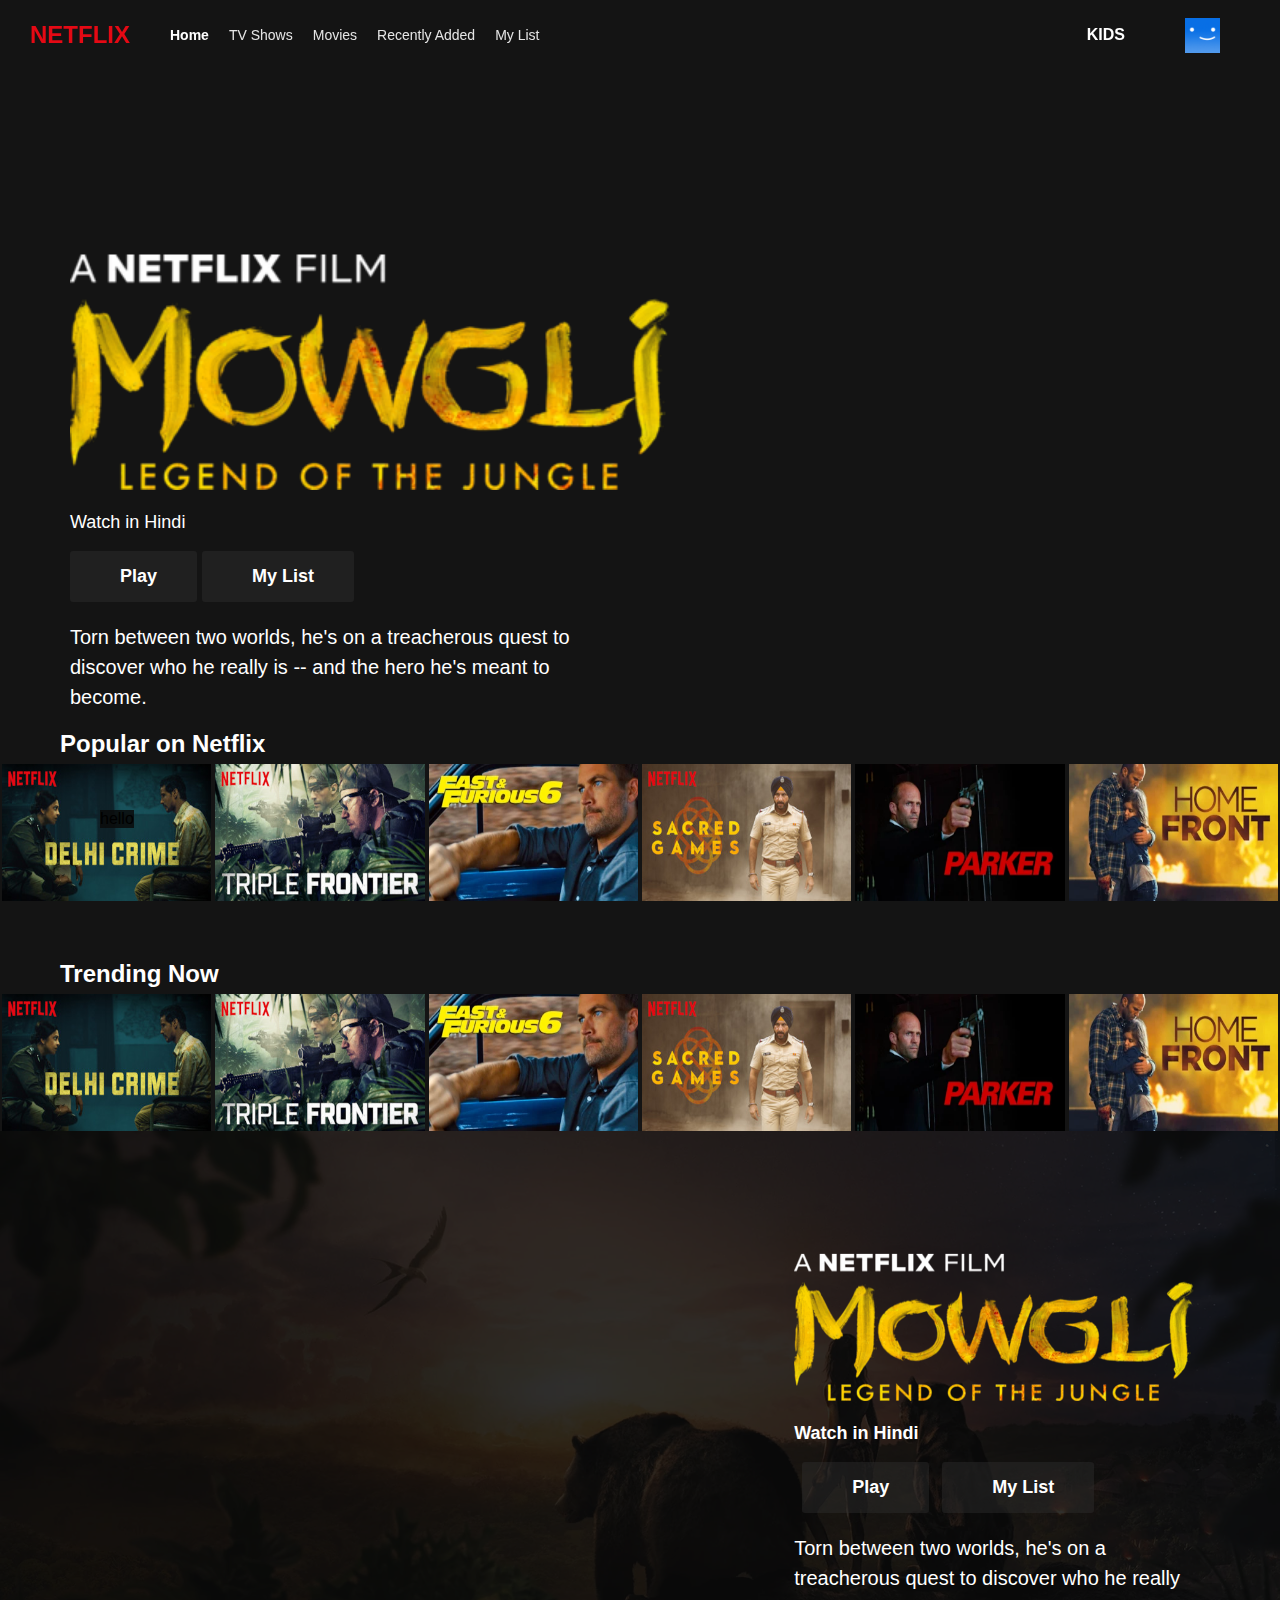
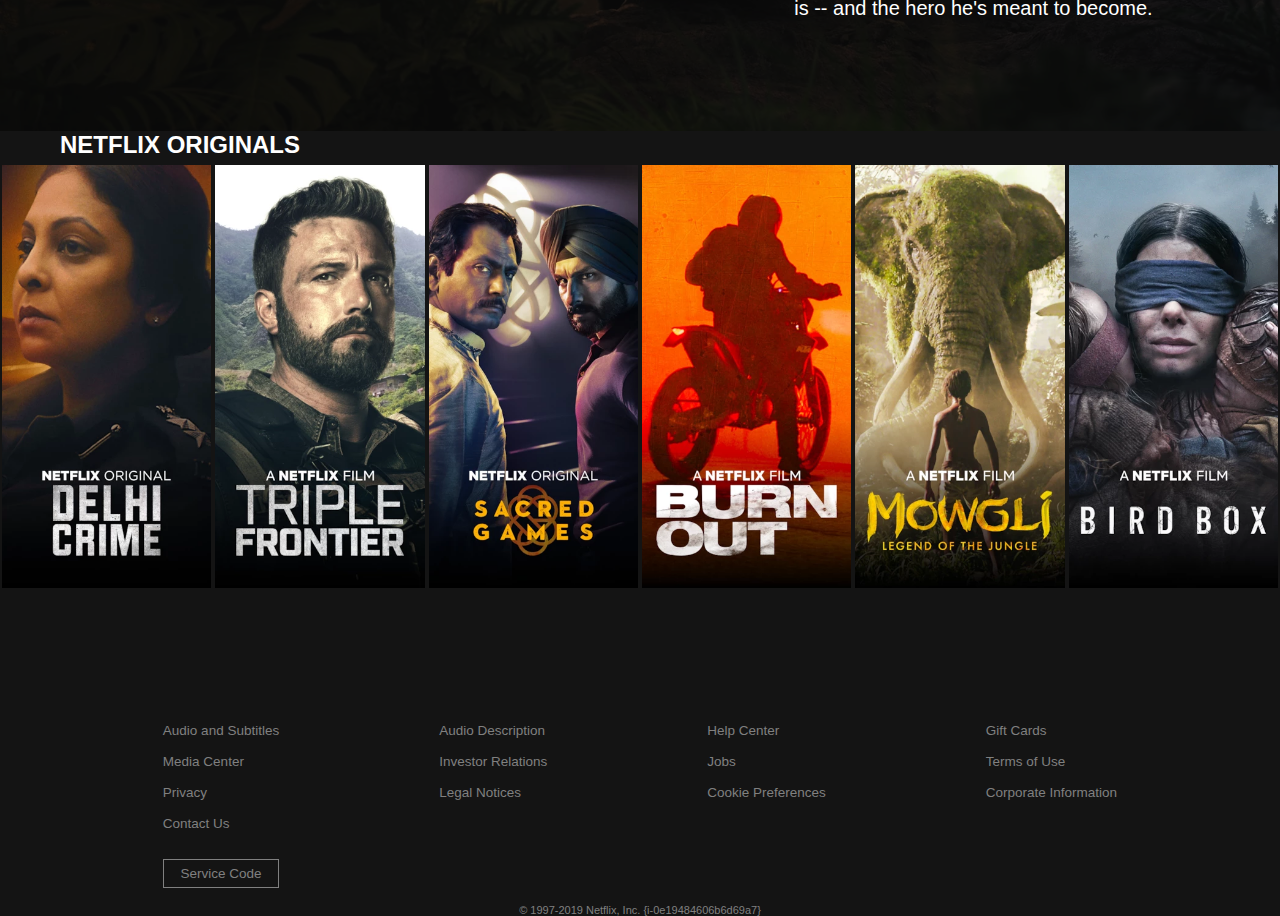
==== main.html @ 0f73bcca "basic structure done" ====
<!DOCTYPE html>
<html lang="en">
  <head>
    <meta charset="UTF-8" />
    <meta name="viewport" content="width=device-width, initial-scale=1.0" />
    <meta http-equiv="X-UA-Compatible" content="ie=edge" />
    <link
      rel="stylesheet"
      href="https://use.fontawesome.com/releases/v5.8.1/css/all.css"
      integrity="sha384-50oBUHEmvpQ+1lW4y57PTFmhCaXp0ML5d60M1M7uH2+nqUivzIebhndOJK28anvf"
      crossorigin="anonymous"
    />
    <link rel="stylesheet" href="main.css" />
    <title>Netflix.</title>
  </head>
  <body class="main">
    <div class="nav-container">
      <span>netflix</span>
      <span>Home</span>
      <span>TV Shows</span>
      <span>Movies</span>
      <span>Recently Added</span>
      <span>My List</span>
      <div class="options">
        <i class="fas fa-search"></i>
        <span>KIDS</span>
        <i class="fas fa-bell"></i>
        <div class="profile-options">
          <div class="nav-image-container">
            <img src="assets/images/user-1.png" alt="" />
          </div>
          <i class="fas fa-sort-down"></i>
          <div class="profile-dropdown">
            <div class="nav-user-container">
              <img src="assets/images/user-1.png" alt="" />
              <p>Ibad</p>
            </div>
            <div class="nav-user-container">
              <img src="assets/images/user-2.png" alt="" />
              <p>Daniyal</p>
            </div>
            <div class="nav-user-container">
              <img src="assets/images/user-3.png" alt="" />
              <p>Usman</p>
            </div>
            <div class="nav-user-container">
              <img src="assets/images/user-5.png" alt="" />
              <p>Kids</p>
            </div>
            <p class="profiles-manage">Manage Profiles</p>

            <p class="account">Account</p>
            <p>Help Center</p>
            <p>Sign out of Netflix</p>
          </div>
        </div>
      </div>
    </div>

    <div class="content">
      <div class="banner-container">
        <video width="100%" height="100%" autoplay muted loop>
          <source src="assets/videos/banner-video.mp4" type="video/mp4" />
          Your browser does not support the video tag.
        </video>
        <div class="banner-show-details">
          <img src="assets/images/shows/banner-details.webp" alt="" />
          <p class="watch-para">Watch in Hindi</p>
          <div class="banner-buttons-area">
            <span><i class="fas fa-play"></i> Play</span>
            <span><i class="fas fa-plus"></i>My List</span>
          </div>
          <p class="banner-details">
            Torn between two worlds, he's on a treacherous quest to discover who
            he really is -- and the hero he's meant to become.
          </p>
        </div>
        <div class="popular-container">
          <h2 class="popular-heading">Popular on Netflix</h2>
          <div class="popular-list">
            <div class="popular-list-item">
              <img src="assets/images/popular/popular-1.jpg" alt="" />
            </div>
            <div class="popular-list-item">
              <img src="assets/images/popular/popular-2.jpg" alt="" />
            </div>
            <div class="popular-list-item">
              <img src="assets/images/popular/popular-3.webp" alt="" />
            </div>
            <div class="popular-list-item">
              <img src="assets/images/popular/popular-4.jpg" alt="" />
            </div>
            <div class="popular-list-item">
              <img src="assets/images/popular/popular-5.webp" alt="" />
            </div>
            <div class="popular-list-item">
              <img src="assets/images/popular/popular-6.webp" alt="" />
            </div>
          </div>

          <div class="over-lay-left">hello</div>
          <div class="over-lay-right"></div>
        </div>
      </div>

      <div class="trending-area">
        <h2 class="trending-heading">Trending Now</h2>
        <div class="popular-list">
          <div class="popular-list-item">
            <img src="assets/images/popular/popular-1.jpg" alt="" />
          </div>
          <div class="popular-list-item">
            <img src="assets/images/popular/popular-2.jpg" alt="" />
          </div>
          <div class="popular-list-item">
            <img src="assets/images/popular/popular-3.webp" alt="" />
          </div>
          <div class="popular-list-item">
            <img src="assets/images/popular/popular-4.jpg" alt="" />
          </div>
          <div class="popular-list-item">
            <img src="assets/images/popular/popular-5.webp" alt="" />
          </div>
          <div class="popular-list-item">
            <img src="assets/images/popular/popular-6.webp" alt="" />
          </div>
        </div>
      </div>

      <div class="featured-show-area-wrapper">
        <div class="featured-show-area">
          <div class="overlay"></div>
          <div class="featured-video-container">
            <video autoplay muted loop>
              <source src="assets/videos/banner-video.mp4" type="video/mp4" />
              Your browser does not support the video tag.
            </video>
          </div>
          <div class="featured-show-details-container">
            <div class="featured-show-details">
              <img src="assets/images/shows/banner-details.webp" alt="" />
              <p class="watch-para">Watch in Hindi</p>
              <div class="featured-buttons-area">
                <span><i class="fas fa-play"></i> Play</span>
                <span><i class="fas fa-plus"></i>My List</span>
              </div>
              <p class="featured-details">
                Torn between two worlds, he's on a treacherous quest to discover
                who he really is -- and the hero he's meant to become.
              </p>
            </div>
          </div>
        </div>
      </div>

      <div class="originals-area">
        <h2 class="originals-heading">NETFLIX ORIGINALS</h2>
        <div class="originals-list">
          <div class="originals-list-item">
            <img src="assets/images/originals/originals-1.webp" alt="" />
          </div>
          <div class="originals-list-item">
            <img src="assets/images/originals/originals-2.webp" alt="" />
          </div>
          <div class="originals-list-item">
            <img src="assets/images/originals/originals-3.webp" alt="" />
          </div>
          <div class="originals-list-item">
            <img src="assets/images/originals/originals-4.webp" alt="" />
          </div>
          <div class="originals-list-item">
            <img src="assets/images/originals/originals-5.webp" alt="" />
          </div>
          <div class="originals-list-item">
            <img src="assets/images/originals/originals-6.webp" alt="" />
          </div>
        </div>
      </div>
    </div>

    <footer>
      <div class="socials">
        <i class="fab fa-facebook-square"></i>
        <i class="fab fa-instagram"></i>
        <i class="fab fa-youtube"></i>
      </div>
      <div class="cols">
        <div>
          <span>Audio and Subtitles</span>
          <span>Media Center</span>
          <span>Privacy</span>
          <span>Contact Us</span>
          <span class="service-code">Service Code</span>
        </div>
        <div>
          <span>Audio Description</span>
          <span>Investor Relations</span>
          <span>Legal Notices</span>
        </div>
        <div>
          <span>Help Center</span>
          <span>Jobs</span>
          <span>Cookie Preferences</span>
        </div>
        <div>
          <span>Gift Cards</span>
          <span>Terms of Use</span>
          <span>Corporate Information</span>
        </div>
      </div>
      <div class="years">
        © 1997-2019 Netflix, Inc. {i-0e19484606b6d69a7}
      </div>
    </footer>

    <script src="http://ajax.googleapis.com/ajax/libs/jquery/3.3.1/jquery.min.js"></script>
    <script>
      $(document).ready(function() {
        var scroll_pos = 0;
        $(document).scroll(function() {
          scroll_pos = $(this).scrollTop();
          if (scroll_pos > 5) {
            $(".nav-container").css("background-color", "#1f1f1f");
          } else {
            $(".nav-container").css("background-color", "transparent");
          }
        });
      });
    </script>
  </body>
</html>
---- main.css ----
html {
  height: 100%;
}

body.landing {
  background-color: #141414;
  font-family: Helvetica, Arial, sans-serif;
  height: 90%;
  display: -webkit-box;
  display: -ms-flexbox;
  display: flex;
  -webkit-box-orient: vertical;
  -webkit-box-direction: normal;
      -ms-flex-direction: column;
          flex-direction: column;
  -webkit-box-align: center;
      -ms-flex-align: center;
          align-items: center;
  -webkit-box-pack: center;
      -ms-flex-pack: center;
          justify-content: center;
  position: relative;
}

body.landing .logo-container {
  top: 10px;
  left: 50px;
  cursor: pointer;
  position: absolute;
}

body.landing .logo-container a {
  font-size: 2vw;
  font-weight: bold;
  text-transform: uppercase;
  color: #e50914;
  text-decoration: none;
}

@media (max-width: 968px) {
  body.landing .logo-container {
    top: 0;
    left: 3%;
    font-size: 22px;
  }
}

body.landing p {
  color: white;
  font-size: 3.5vw;
  text-align: center;
}

@media (max-width: 800px) {
  body.landing p {
    font-size: 30px;
  }
}

body.landing .users-section {
  display: -webkit-box;
  display: -ms-flexbox;
  display: flex;
  -webkit-box-pack: center;
      -ms-flex-pack: center;
          justify-content: center;
  -ms-flex-wrap: wrap;
      flex-wrap: wrap;
  width: 90%;
}

body.landing .users-section .user-area {
  display: -webkit-box;
  display: -ms-flexbox;
  display: flex;
  -webkit-box-orient: vertical;
  -webkit-box-direction: normal;
      -ms-flex-direction: column;
          flex-direction: column;
  -webkit-box-align: center;
      -ms-flex-align: center;
          align-items: center;
  margin: 0px 10px 0;
}

@media (max-width: 594px) {
  body.landing .users-section .user-area {
    margin-top: 15px;
  }
}

body.landing .users-section .user-area .user-img-area {
  height: 10vw;
  width: 10vw;
  max-height: 200px;
  max-width: 200px;
  min-height: 84px;
  min-width: 84px;
  -webkit-box-sizing: border-box;
          box-sizing: border-box;
  border: 4px solid #1f1f1f;
}

body.landing .users-section .user-area .user-img-area img {
  width: 100%;
  height: 100%;
}

body.landing .users-section .user-area .user-name-area {
  margin-top: 10px;
  font-size: 1.3vw;
  color: grey;
}

@media (max-width: 768px) {
  body.landing .users-section .user-area .user-name-area {
    font-size: 14px;
  }
}

body.landing .users-section .user-area:hover .user-img-area {
  border-color: white;
}

body.landing .users-section .user-area:hover .user-name-area {
  color: white;
}

body.landing .manage-button {
  padding: 0;
  border: 1px solid grey;
  margin-top: 100px;
  width: 215px;
  color: grey;
  height: 25px;
  padding: 0.5em 1.5em;
  letter-spacing: 2px;
  cursor: pointer;
  font-size: 1.2em;
  text-align: center;
  display: -webkit-box;
  display: -ms-flexbox;
  display: flex;
  -webkit-box-pack: center;
      -ms-flex-pack: center;
          justify-content: center;
  -webkit-box-align: center;
      -ms-flex-align: center;
          align-items: center;
}

body.landing .manage-button:hover {
  border-color: white;
  color: white;
}

@media (max-width: 768px) {
  body.landing .manage-button {
    width: 168px;
    font-size: 0.9em;
    height: 17px;
  }
}

@media (max-width: 365px) {
  body.landing .manage-button {
    width: 145px;
    font-size: 0.75em;
    height: 14px;
  }
}

body.main {
  padding: 0;
  margin: 0;
  background-color: #141414;
  font-family: Helvetica, Arial, sans-serif;
}

body.main .nav-container {
  display: -webkit-box;
  display: -ms-flexbox;
  display: flex;
  -webkit-box-align: center;
      -ms-flex-align: center;
          align-items: center;
  position: fixed;
  top: 0;
  left: 0;
  width: 100%;
  font-size: 14px;
  color: #e5e5e5;
  background-color: transparent;
  height: 70px;
  z-index: 10;
  -webkit-transition: 0.5s linear;
  transition: 0.5s linear;
}

body.main .nav-container span {
  margin: 0 10px;
  cursor: pointer;
  -webkit-transition: 0.2s linear;
  transition: 0.2s linear;
}

body.main .nav-container span:hover {
  color: #aeaeae;
}

body.main .nav-container span:first-child {
  text-transform: uppercase;
  color: #e50914;
  font-size: 24px;
  font-weight: bold;
  margin: 0 30px;
}

body.main .nav-container span:nth-child(2) {
  color: white;
  font-weight: bold;
}

body.main .nav-container span:last-child {
  margin-right: auto;
}

body.main .nav-container .options {
  margin: 0 30px 0 auto;
  display: -webkit-box;
  display: -ms-flexbox;
  display: flex;
  -webkit-box-align: center;
      -ms-flex-align: center;
          align-items: center;
  font-size: 16px;
}

body.main .nav-container .options * {
  margin: 0 10px;
  cursor: pointer;
}

body.main .nav-container .options .profile-options {
  display: -webkit-box;
  display: -ms-flexbox;
  display: flex;
  -webkit-box-align: center;
      -ms-flex-align: center;
          align-items: center;
  position: relative;
}

body.main .nav-container .options .profile-options .nav-image-container {
  width: 35px;
  height: 35px;
}

body.main .nav-container .options .profile-options .nav-image-container img {
  width: 100%;
  height: 100%;
}

body.main .nav-container .options .profile-options .profile-dropdown {
  visibility: hidden;
  width: 170px;
  background-color: rgba(10, 10, 10, 0.85);
  color: #fff;
  text-align: center;
  padding: 5px 0;
  position: absolute;
  z-index: 1;
  top: 130%;
  left: -40%;
  margin-left: -60px;
  display: -webkit-box;
  display: -ms-flexbox;
  display: flex;
  -webkit-box-orient: vertical;
  -webkit-box-direction: normal;
      -ms-flex-direction: column;
          flex-direction: column;
  -webkit-box-align: start;
      -ms-flex-align: start;
          align-items: flex-start;
  border: 0.1px solid grey;
}

body.main .nav-container .options .profile-options .profile-dropdown::after {
  content: "";
  position: absolute;
  bottom: 100%;
  right: 21%;
  margin-left: -5px;
  border-width: 5px;
  border-style: solid;
  border-color: transparent transparent white transparent;
}

body.main .nav-container .options .profile-options .profile-dropdown .nav-user-container {
  height: 35px;
  width: 50px;
  display: -webkit-box;
  display: -ms-flexbox;
  display: flex;
  -webkit-box-align: center;
      -ms-flex-align: center;
          align-items: center;
  -webkit-box-pack: start;
      -ms-flex-pack: start;
          justify-content: flex-start;
  margin: 5px 0;
}

body.main .nav-container .options .profile-options .profile-dropdown .nav-user-container img {
  height: 100%;
  width: 70%;
}

body.main .nav-container .options .profile-options .profile-dropdown .profiles-manage {
  -webkit-box-sizing: border-box;
          box-sizing: border-box;
  padding: 15px 10px;
  text-align: left;
  width: 100%;
  justify-self: flex-start;
  margin: auto 0;
  border-bottom: 0.5px solid grey;
}

body.main .nav-container .options .profile-options .profile-dropdown p {
  margin: 5px 10px;
}

body.main .nav-container .options .profile-options .profile-dropdown p:hover {
  text-decoration: underline;
}

body.main .nav-container .options .profile-options .profile-dropdown .account {
  margin-top: 15px;
}

body.main .nav-container .options .profile-options:hover .profile-dropdown {
  visibility: visible;
}

body.main .content {
  width: 100%;
}

body.main .content .banner-container {
  height: 900px;
  width: 100%;
  background-repeat: no-repeat;
  background-size: cover;
  position: relative;
}

body.main .content .banner-container .banner-show-details {
  position: absolute;
  top: 250px;
  left: 70px;
}

body.main .content .banner-container .banner-show-details img {
  width: 600px;
  height: 240px;
}

body.main .content .banner-container .banner-show-details .watch-para {
  font-size: 18px;
  color: white;
}

body.main .content .banner-container .banner-show-details .banner-buttons-area {
  color: white;
  font-size: 18px;
  font-weight: bold;
}

body.main .content .banner-container .banner-show-details .banner-buttons-area span {
  padding: 15px 40px;
  display: inline-block;
  background-color: rgba(51, 51, 51, 0.4);
  border-radius: 3px;
}

body.main .content .banner-container .banner-show-details .banner-buttons-area span:hover {
  cursor: pointer;
  color: black;
  background-color: white;
  -webkit-transform: scale(1.05);
          transform: scale(1.05);
}

body.main .content .banner-container .banner-show-details .banner-buttons-area span:first-child:hover {
  -webkit-transition: -webkit-transform 0.1s linear 0.2s;
  transition: -webkit-transform 0.1s linear 0.2s;
  transition: transform 0.1s linear 0.2s;
  transition: transform 0.1s linear 0.2s, -webkit-transform 0.1s linear 0.2s;
}

body.main .content .banner-container .banner-show-details .banner-buttons-area span i {
  margin-right: 10px;
}

body.main .content .banner-container .banner-show-details .banner-details {
  width: 550px;
  color: white;
  line-height: 30px;
  font-size: 20px;
}

body.main .content .popular-container {
  position: absolute;
  top: 710px;
  width: 100%;
}

body.main .content .popular-container h2 {
  color: white;
  margin-left: 60px;
  margin-bottom: 6px;
}

body.main .content .popular-container .popular-list {
  display: -webkit-box;
  display: -ms-flexbox;
  display: flex;
}

body.main .content .popular-container .popular-list .popular-list-item {
  width: 260px;
  margin: 0 2px;
  height: 137px;
}

body.main .content .popular-container .popular-list .popular-list-item img {
  width: 100%;
  height: 100%;
}

body.main .content .popular-container .over-lay-left {
  position: absolute;
  top: 100px;
  left: 100px;
  background-color: rgba(10, 10, 10, 0.85);
}

body.main .trending-area h2 {
  color: white;
  margin: 60px 60px 6px;
}

body.main .trending-area .popular-list {
  display: -webkit-box;
  display: -ms-flexbox;
  display: flex;
}

body.main .trending-area .popular-list .popular-list-item {
  width: 260px;
  margin: 0 2px;
  height: 137px;
}

body.main .trending-area .popular-list .popular-list-item img {
  width: 100%;
  height: 100%;
}

body.main .trending-area .over-lay-left {
  position: absolute;
  top: 100px;
  left: 100px;
  background-color: rgba(10, 10, 10, 0.85);
}

body.main .featured-show-area-wrapper {
  width: 100%;
  position: relative;
  background-size: cover;
  height: 600px;
  background-image: url("assets/images/featured-bg.webp");
}

body.main .featured-show-area-wrapper .overlay {
  position: absolute;
  top: 0;
  left: 0;
  background-color: rgba(10, 10, 10, 0.85);
  width: 100%;
  height: 100%;
}

body.main .featured-show-area-wrapper .featured-show-area {
  display: -webkit-box;
  display: -ms-flexbox;
  display: flex;
  width: 92%;
  margin: 0 auto;
  height: 100%;
}

body.main .featured-show-area-wrapper .featured-show-area .featured-video-container {
  width: 58%;
  height: 100%;
  z-index: 1;
}

body.main .featured-show-area-wrapper .featured-show-area .featured-video-container video {
  height: 100%;
  width: 100%;
}

body.main .featured-show-area-wrapper .featured-show-area .featured-show-details-container {
  width: 32%;
  position: relative;
}

body.main .featured-show-area-wrapper .featured-show-area .featured-show-details-container .featured-show-details {
  position: absolute;
  top: 120px;
  left: 60px;
}

body.main .featured-show-area-wrapper .featured-show-area .featured-show-details-container .featured-show-details img {
  width: 400px;
  height: 150px;
}

body.main .featured-show-area-wrapper .featured-show-area .featured-show-details-container .featured-show-details .watch-para {
  font-size: 18px;
  font-weight: bold;
  color: white;
}

body.main .featured-show-area-wrapper .featured-show-area .featured-show-details-container .featured-show-details .featured-buttons-area {
  color: white;
  font-size: 18px;
  font-weight: bold;
}

body.main .featured-show-area-wrapper .featured-show-area .featured-show-details-container .featured-show-details .featured-buttons-area span {
  padding: 15px 40px;
  margin-left: 8px;
  display: inline-block;
  background-color: rgba(51, 51, 51, 0.4);
  border-radius: 3px;
}

body.main .featured-show-area-wrapper .featured-show-area .featured-show-details-container .featured-show-details .featured-buttons-area span:hover {
  cursor: pointer;
  color: black;
  background-color: white;
  -webkit-transform: scale(1.05);
          transform: scale(1.05);
}

body.main .featured-show-area-wrapper .featured-show-area .featured-show-details-container .featured-show-details .featured-buttons-area span:first-child:hover {
  -webkit-transition: -webkit-transform 0.1s linear 0.2s;
  transition: -webkit-transform 0.1s linear 0.2s;
  transition: transform 0.1s linear 0.2s;
  transition: transform 0.1s linear 0.2s, -webkit-transform 0.1s linear 0.2s;
}

body.main .featured-show-area-wrapper .featured-show-area .featured-show-details-container .featured-show-details .featured-buttons-area span i {
  margin-right: 10px;
}

body.main .featured-show-area-wrapper .featured-show-area .featured-show-details-container .featured-show-details .featured-details {
  width: 400px;
  color: white;
  line-height: 30px;
  font-size: 20px;
}

body.main .originals-area h2 {
  color: white;
  margin: 0px 0px 6px 60px;
}

body.main .originals-area .originals-list {
  display: -webkit-box;
  display: -ms-flexbox;
  display: flex;
}

body.main .originals-area .originals-list .originals-list-item {
  width: 260px;
  margin: 0 2px;
}

body.main .originals-area .originals-list .originals-list-item img {
  width: 100%;
  height: 100%;
}

body.main footer {
  display: -webkit-box;
  display: -ms-flexbox;
  display: flex;
  padding-top: 80px;
  -webkit-box-orient: vertical;
  -webkit-box-direction: normal;
      -ms-flex-direction: column;
          flex-direction: column;
  -webkit-box-align: center;
      -ms-flex-align: center;
          align-items: center;
  color: grey;
}

body.main footer .socials {
  -ms-flex-item-align: start;
      align-self: flex-start;
  margin-left: 355px;
  margin-bottom: 5px;
}

body.main footer .socials * {
  font-size: 30px;
  margin: 0 10px;
}

body.main footer .cols {
  display: -webkit-box;
  display: -ms-flexbox;
  display: flex;
}

body.main footer .cols * {
  font-size: 13.5px;
  margin: 8px 40px;
  display: -webkit-box;
  display: -ms-flexbox;
  display: flex;
  -webkit-box-orient: vertical;
  -webkit-box-direction: normal;
      -ms-flex-direction: column;
          flex-direction: column;
}

body.main footer .cols .service-code {
  margin-top: 20px;
  display: inline-block;
  border: 1px solid grey;
  text-align: center;
  padding: 6px 0px;
}

body.main footer .cols .service-code:hover {
  cursor: pointer;
  color: white;
  border-color: white;
}

body.main footer .years {
  color: grey;
  font-size: 11px;
}
/*# sourceMappingURL=main.css.map */
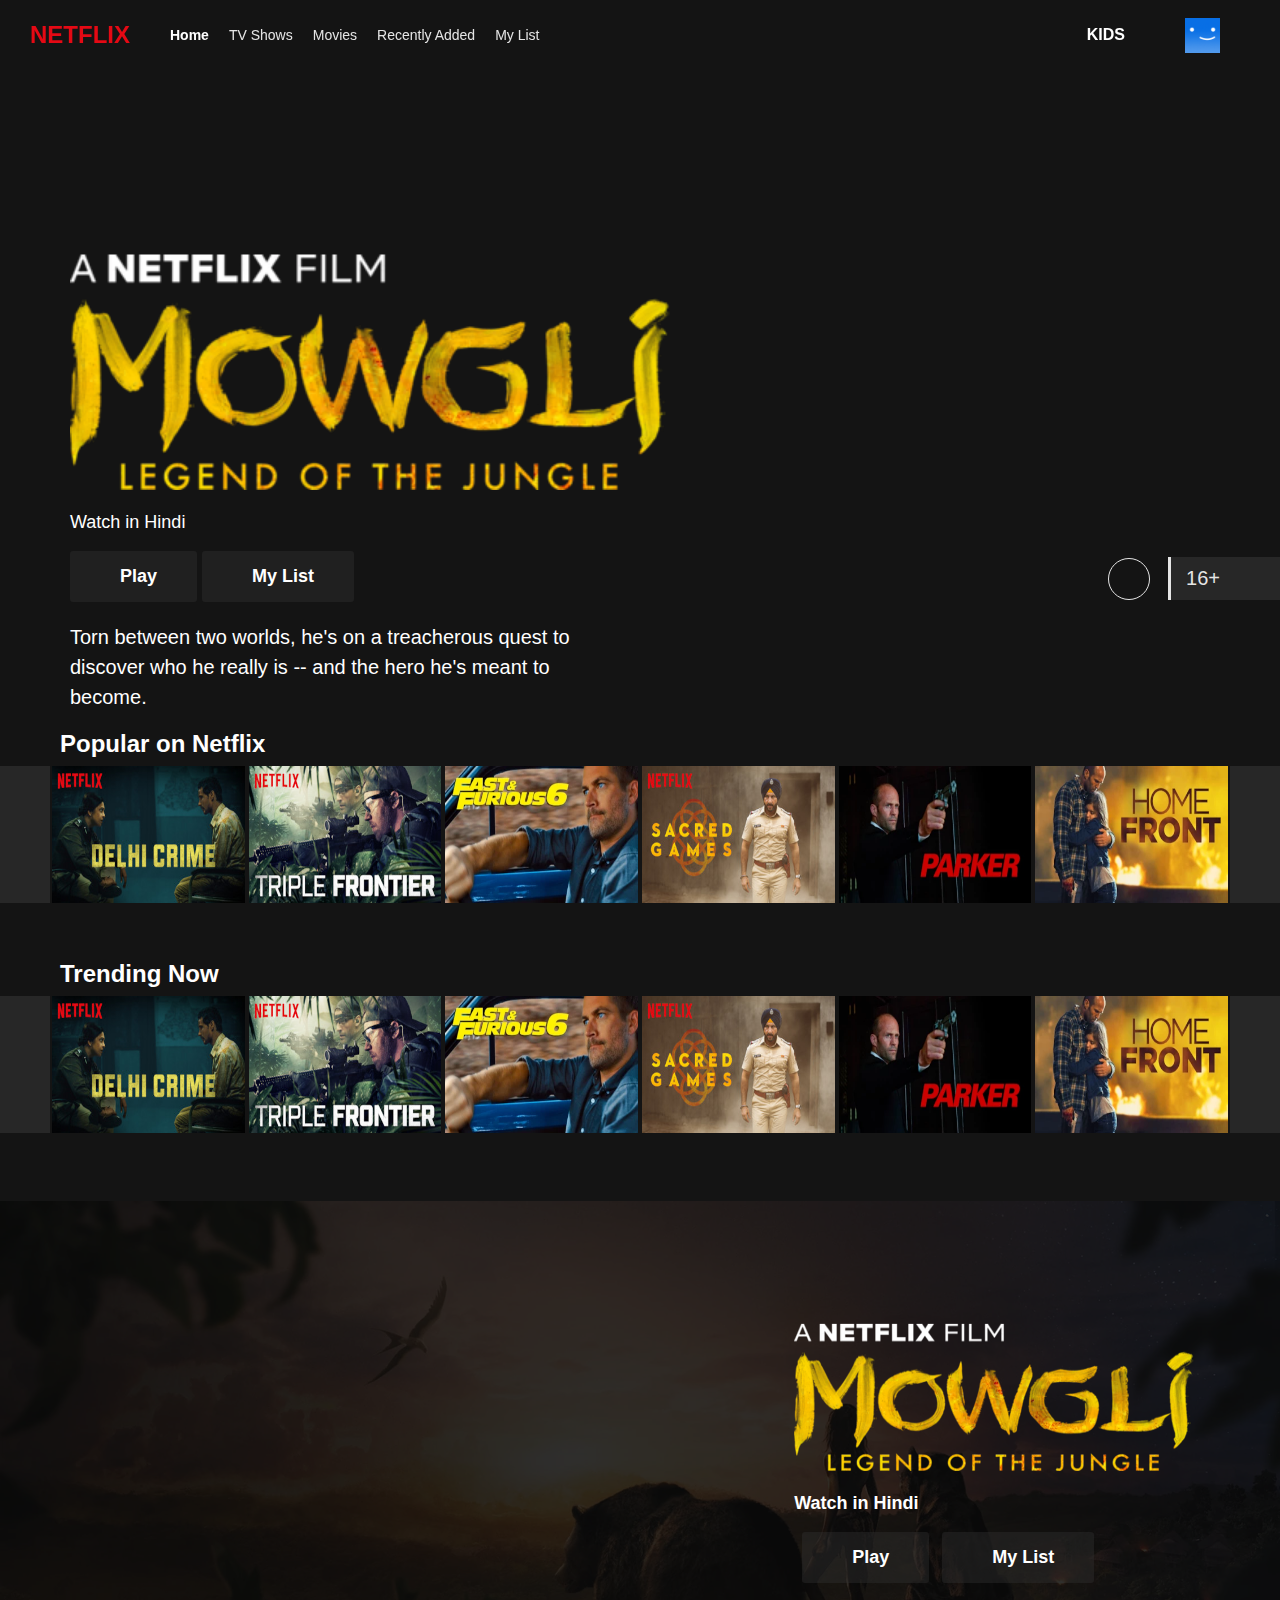
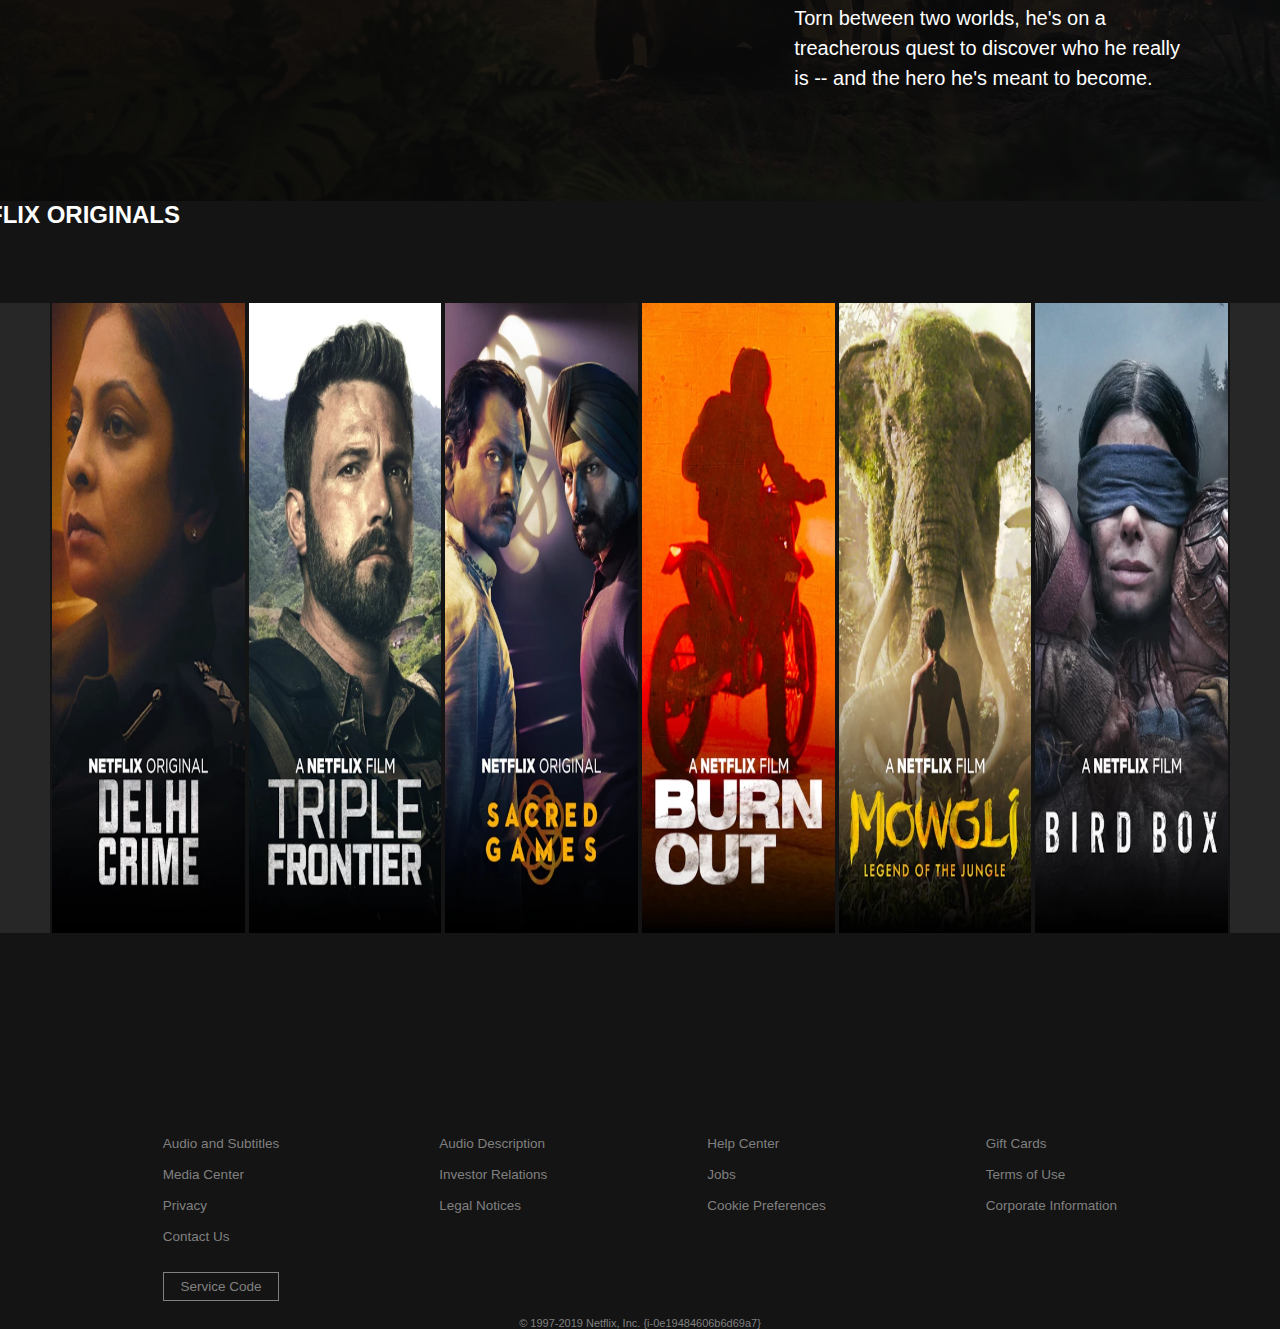
==== commit 6a10e3c5: "hover effect added on pics" ====
--- a/main.html
+++ b/main.html
@@ -75,9 +75,19 @@
             he really is -- and the hero he's meant to become.
           </p>
         </div>
+
+        <div class="age-res">
+          16+
+        </div>
+
+        <div class="volume">
+          <i class="fas fa-volume-up"></i>
+        </div>
+
         <div class="popular-container">
           <h2 class="popular-heading">Popular on Netflix</h2>
           <div class="popular-list">
+            <div class="arrow"><i class="fas fa-chevron-left"></i></div>
             <div class="popular-list-item">
               <img src="assets/images/popular/popular-1.jpg" alt="" />
             </div>
@@ -96,34 +106,34 @@
             <div class="popular-list-item">
               <img src="assets/images/popular/popular-6.webp" alt="" />
             </div>
-          </div>
-
-          <div class="over-lay-left">hello</div>
-          <div class="over-lay-right"></div>
+            <div class="arrow"><i class="fas fa-chevron-right"></i></div>
+          </div>
         </div>
       </div>
 
       <div class="trending-area">
         <h2 class="trending-heading">Trending Now</h2>
-        <div class="popular-list">
-          <div class="popular-list-item">
+        <div class="trending-list">
+          <div class="arrow"><i class="fas fa-chevron-left"></i></div>
+          <div class="trending-list-item">
             <img src="assets/images/popular/popular-1.jpg" alt="" />
           </div>
-          <div class="popular-list-item">
+          <div class="trending-list-item">
             <img src="assets/images/popular/popular-2.jpg" alt="" />
           </div>
-          <div class="popular-list-item">
+          <div class="trending-list-item">
             <img src="assets/images/popular/popular-3.webp" alt="" />
           </div>
-          <div class="popular-list-item">
+          <div class="trending-list-item">
             <img src="assets/images/popular/popular-4.jpg" alt="" />
           </div>
-          <div class="popular-list-item">
+          <div class="trending-list-item">
             <img src="assets/images/popular/popular-5.webp" alt="" />
           </div>
-          <div class="popular-list-item">
+          <div class="trending-list-item">
             <img src="assets/images/popular/popular-6.webp" alt="" />
           </div>
+          <div class="arrow"><i class="fas fa-chevron-right"></i></div>
         </div>
       </div>
 
@@ -156,6 +166,7 @@
       <div class="originals-area">
         <h2 class="originals-heading">NETFLIX ORIGINALS</h2>
         <div class="originals-list">
+          <div class="arrow"><i class="fas fa-chevron-left"></i></div>
           <div class="originals-list-item">
             <img src="assets/images/originals/originals-1.webp" alt="" />
           </div>
@@ -174,6 +185,7 @@
           <div class="originals-list-item">
             <img src="assets/images/originals/originals-6.webp" alt="" />
           </div>
+          <div class="arrow"><i class="fas fa-chevron-right"></i></div>
         </div>
       </div>
     </div>
--- a/main.css
+++ b/main.css
@@ -192,7 +192,7 @@
   color: #e5e5e5;
   background-color: transparent;
   height: 70px;
-  z-index: 10;
+  z-index: 20;
   -webkit-transition: 0.5s linear;
   transition: 0.5s linear;
 }
@@ -411,6 +411,48 @@
   font-size: 20px;
 }
 
+body.main .content .banner-container .age-res {
+  position: absolute;
+  bottom: 300px;
+  right: 0;
+  color: #e5e5e5;
+  font-size: 20px;
+  border-left: 3px solid #e5e5e5;
+  padding: 10px 60px 10px 15px;
+  background: rgba(51, 51, 51, 0.6);
+}
+
+body.main .content .banner-container .volume {
+  position: absolute;
+  bottom: 300px;
+  right: 130px;
+  width: 40px;
+  height: 40px;
+  border-radius: 50%;
+  color: white;
+  border: 1px solid #e5e5e5;
+  display: -webkit-box;
+  display: -ms-flexbox;
+  display: flex;
+  -webkit-box-pack: center;
+      -ms-flex-pack: center;
+          justify-content: center;
+  -webkit-box-align: center;
+      -ms-flex-align: center;
+          align-items: center;
+  -webkit-transition: linear 0.2s;
+  transition: linear 0.2s;
+  font-size: 19px;
+}
+
+body.main .content .banner-container .volume:hover {
+  width: 43px;
+  height: 43px;
+  bottom: 297px;
+  right: 128px;
+  font-size: 21px;
+}
+
 body.main .content .popular-container {
   position: absolute;
   top: 710px;
@@ -420,19 +462,27 @@
 body.main .content .popular-container h2 {
   color: white;
   margin-left: 60px;
-  margin-bottom: 6px;
+  margin-bottom: -60px;
 }
 
 body.main .content .popular-container .popular-list {
   display: -webkit-box;
   display: -ms-flexbox;
   display: flex;
+  overflow: hidden;
+  padding-top: 68px;
 }
 
 body.main .content .popular-container .popular-list .popular-list-item {
-  width: 260px;
+  width: 262px;
   margin: 0 2px;
   height: 137px;
+  -webkit-box-flex: 1;
+      -ms-flex: 1;
+          flex: 1;
+  position: relative;
+  -webkit-transition: 0.3s linear;
+  transition: 0.3s linear;
 }
 
 body.main .content .popular-container .popular-list .popular-list-item img {
@@ -440,40 +490,148 @@
   height: 100%;
 }
 
-body.main .content .popular-container .over-lay-left {
-  position: absolute;
-  top: 100px;
-  left: 100px;
-  background-color: rgba(10, 10, 10, 0.85);
+body.main .content .popular-container .popular-list .popular-list-item:hover {
+  -webkit-transition-delay: 0.5s;
+          transition-delay: 0.5s;
+  -webkit-box-flex: 2;
+      -ms-flex: 2;
+          flex: 2;
+  height: 274px;
+  -webkit-transform: translateY(-68px);
+          transform: translateY(-68px);
+}
+
+body.main .content .popular-container .popular-list .arrow {
+  width: 50px;
+  height: 137px;
+  background: rgba(51, 51, 51, 0.6);
+  color: white;
+  font-size: 20px;
+  display: -webkit-box;
+  display: -ms-flexbox;
+  display: flex;
+  -webkit-box-pack: center;
+      -ms-flex-pack: center;
+          justify-content: center;
+  -webkit-box-align: center;
+      -ms-flex-align: center;
+          align-items: center;
+}
+
+body.main .content .popular-container .popular-list .arrow i {
+  display: none;
+  -webkit-transition: 0.2s linear;
+  transition: 0.2s linear;
+  -webkit-transform: scale(1.2, 1.8);
+          transform: scale(1.2, 1.8);
+}
+
+body.main .content .popular-container .popular-list .arrow:hover i {
+  -webkit-transform: scale(1.4, 2.2);
+          transform: scale(1.4, 2.2);
+}
+
+body.main .content .popular-container .popular-list:hover {
+  cursor: pointer;
+}
+
+body.main .content .popular-container .popular-list:hover i {
+  display: initial;
+}
+
+body.main .content .popular-container .popular-list:hover .arrow {
+  background: rgba(10, 10, 10, 0.85);
+}
+
+body.main .trending-area {
+  width: 100%;
 }
 
 body.main .trending-area h2 {
   color: white;
-  margin: 60px 60px 6px;
-}
-
-body.main .trending-area .popular-list {
-  display: -webkit-box;
-  display: -ms-flexbox;
-  display: flex;
-}
-
-body.main .trending-area .popular-list .popular-list-item {
-  width: 260px;
+  margin: 60px 60px -60px;
+}
+
+body.main .trending-area .trending-list {
+  display: -webkit-box;
+  display: -ms-flexbox;
+  display: flex;
+  overflow: hidden;
+  padding-top: 68px;
+  padding-bottom: 68px;
+}
+
+body.main .trending-area .trending-list .trending-list-item {
+  width: 262px;
   margin: 0 2px;
   height: 137px;
-}
-
-body.main .trending-area .popular-list .popular-list-item img {
-  width: 100%;
-  height: 100%;
-}
-
-body.main .trending-area .over-lay-left {
-  position: absolute;
-  top: 100px;
-  left: 100px;
-  background-color: rgba(10, 10, 10, 0.85);
+  -webkit-box-flex: 1;
+      -ms-flex: 1;
+          flex: 1;
+  position: relative;
+  -webkit-transition: 0.3s linear;
+  transition: 0.3s linear;
+  z-index: 1;
+}
+
+body.main .trending-area .trending-list .trending-list-item img {
+  width: 100%;
+  height: 100%;
+}
+
+body.main .trending-area .trending-list .trending-list-item:hover {
+  -webkit-transition-delay: 0.5s;
+          transition-delay: 0.5s;
+  -webkit-box-flex: 2;
+      -ms-flex: 2;
+          flex: 2;
+  height: 274px;
+  -webkit-transform: translateY(-68px);
+          transform: translateY(-68px);
+  margin-bottom: -120px;
+  z-index: 10;
+}
+
+body.main .trending-area .trending-list .arrow {
+  width: 50px;
+  height: 137px;
+  background: rgba(51, 51, 51, 0.6);
+  color: white;
+  font-size: 20px;
+  display: -webkit-box;
+  display: -ms-flexbox;
+  display: flex;
+  -webkit-box-pack: center;
+      -ms-flex-pack: center;
+          justify-content: center;
+  -webkit-box-align: center;
+      -ms-flex-align: center;
+          align-items: center;
+}
+
+body.main .trending-area .trending-list .arrow i {
+  display: none;
+  -webkit-transition: 0.2s linear;
+  transition: 0.2s linear;
+  -webkit-transform: scale(1.2, 1.8);
+          transform: scale(1.2, 1.8);
+}
+
+body.main .trending-area .trending-list .arrow:hover i {
+  -webkit-transform: scale(1.4, 2.2);
+          transform: scale(1.4, 2.2);
+}
+
+body.main .trending-area .trending-list:hover {
+  cursor: pointer;
+}
+
+body.main .trending-area .trending-list:hover i {
+  display: initial;
+}
+
+body.main .trending-area .trending-list:hover .arrow {
+  background: rgba(10, 10, 10, 0.85);
 }
 
 body.main .featured-show-area-wrapper {
@@ -575,25 +733,96 @@
   font-size: 20px;
 }
 
+body.main .originals-area {
+  width: 100%;
+}
+
 body.main .originals-area h2 {
   color: white;
-  margin: 0px 0px 6px 60px;
+  margin: 0px 0px 6px -60px;
 }
 
 body.main .originals-area .originals-list {
   display: -webkit-box;
   display: -ms-flexbox;
   display: flex;
+  overflow: hidden;
+  padding-top: 68px;
+  padding-bottom: 68px;
 }
 
 body.main .originals-area .originals-list .originals-list-item {
-  width: 260px;
+  width: 262px;
+  height: 630px;
   margin: 0 2px;
+  -webkit-box-flex: 4;
+      -ms-flex: 4;
+          flex: 4;
+  position: relative;
+  -webkit-transition: 0.3s linear;
+  transition: 0.3s linear;
+  z-index: 1;
 }
 
 body.main .originals-area .originals-list .originals-list-item img {
   width: 100%;
   height: 100%;
+}
+
+body.main .originals-area .originals-list .originals-list-item:hover {
+  -webkit-transition-delay: 0.5s;
+          transition-delay: 0.5s;
+  -webkit-box-flex: 5;
+      -ms-flex: 5;
+          flex: 5;
+  height: 50%;
+  -webkit-transform: translateY(-40px);
+          transform: translateY(-40px);
+  margin-bottom: -120px;
+  height: 700px;
+  z-index: 10;
+}
+
+body.main .originals-area .originals-list .arrow {
+  width: 50px;
+  height: 630px;
+  background: rgba(51, 51, 51, 0.6);
+  color: white;
+  font-size: 20px;
+  display: -webkit-box;
+  display: -ms-flexbox;
+  display: flex;
+  -webkit-box-pack: center;
+      -ms-flex-pack: center;
+          justify-content: center;
+  -webkit-box-align: center;
+      -ms-flex-align: center;
+          align-items: center;
+}
+
+body.main .originals-area .originals-list .arrow i {
+  display: none;
+  -webkit-transition: 0.2s linear;
+  transition: 0.2s linear;
+  -webkit-transform: scale(1.2, 1.8);
+          transform: scale(1.2, 1.8);
+}
+
+body.main .originals-area .originals-list .arrow:hover i {
+  -webkit-transform: scale(1.4, 2.2);
+          transform: scale(1.4, 2.2);
+}
+
+body.main .originals-area .originals-list:hover {
+  cursor: pointer;
+}
+
+body.main .originals-area .originals-list:hover i {
+  display: initial;
+}
+
+body.main .originals-area .originals-list:hover .arrow {
+  background: rgba(10, 10, 10, 0.85);
 }
 
 body.main footer {
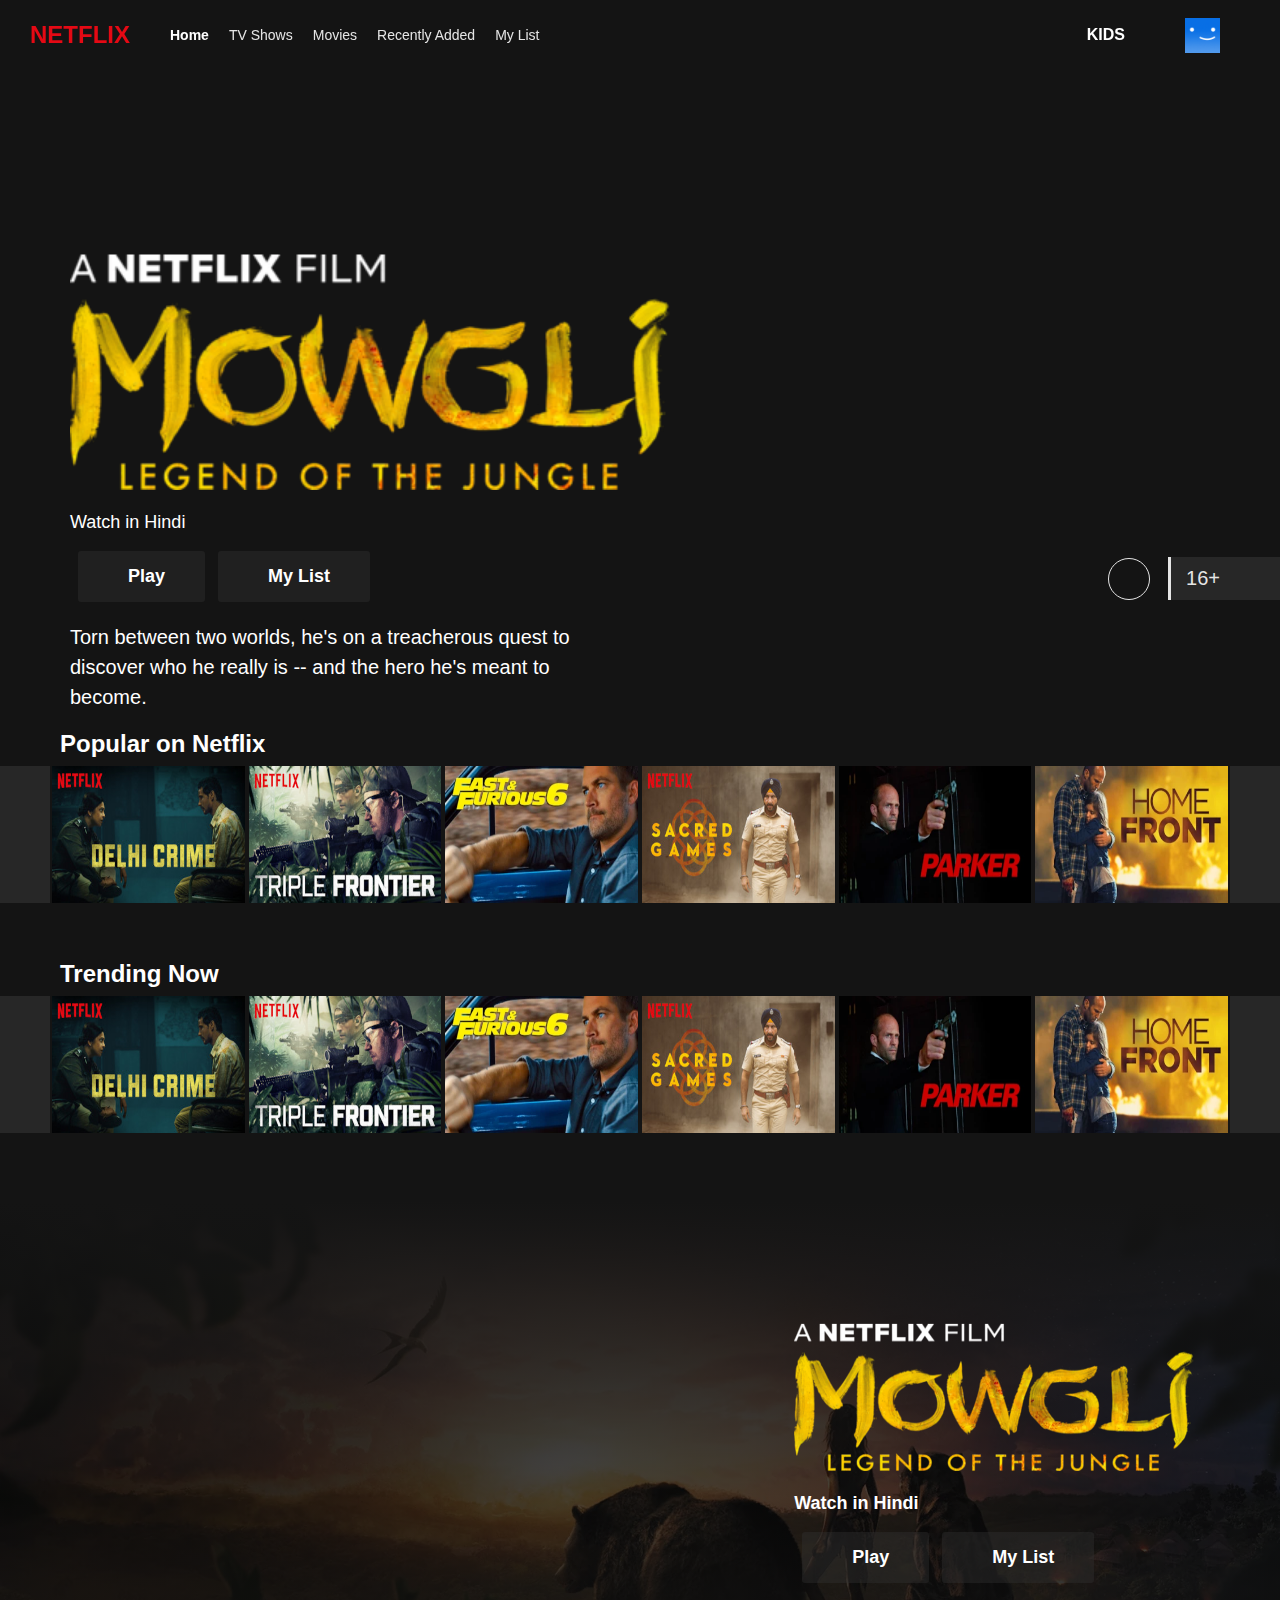
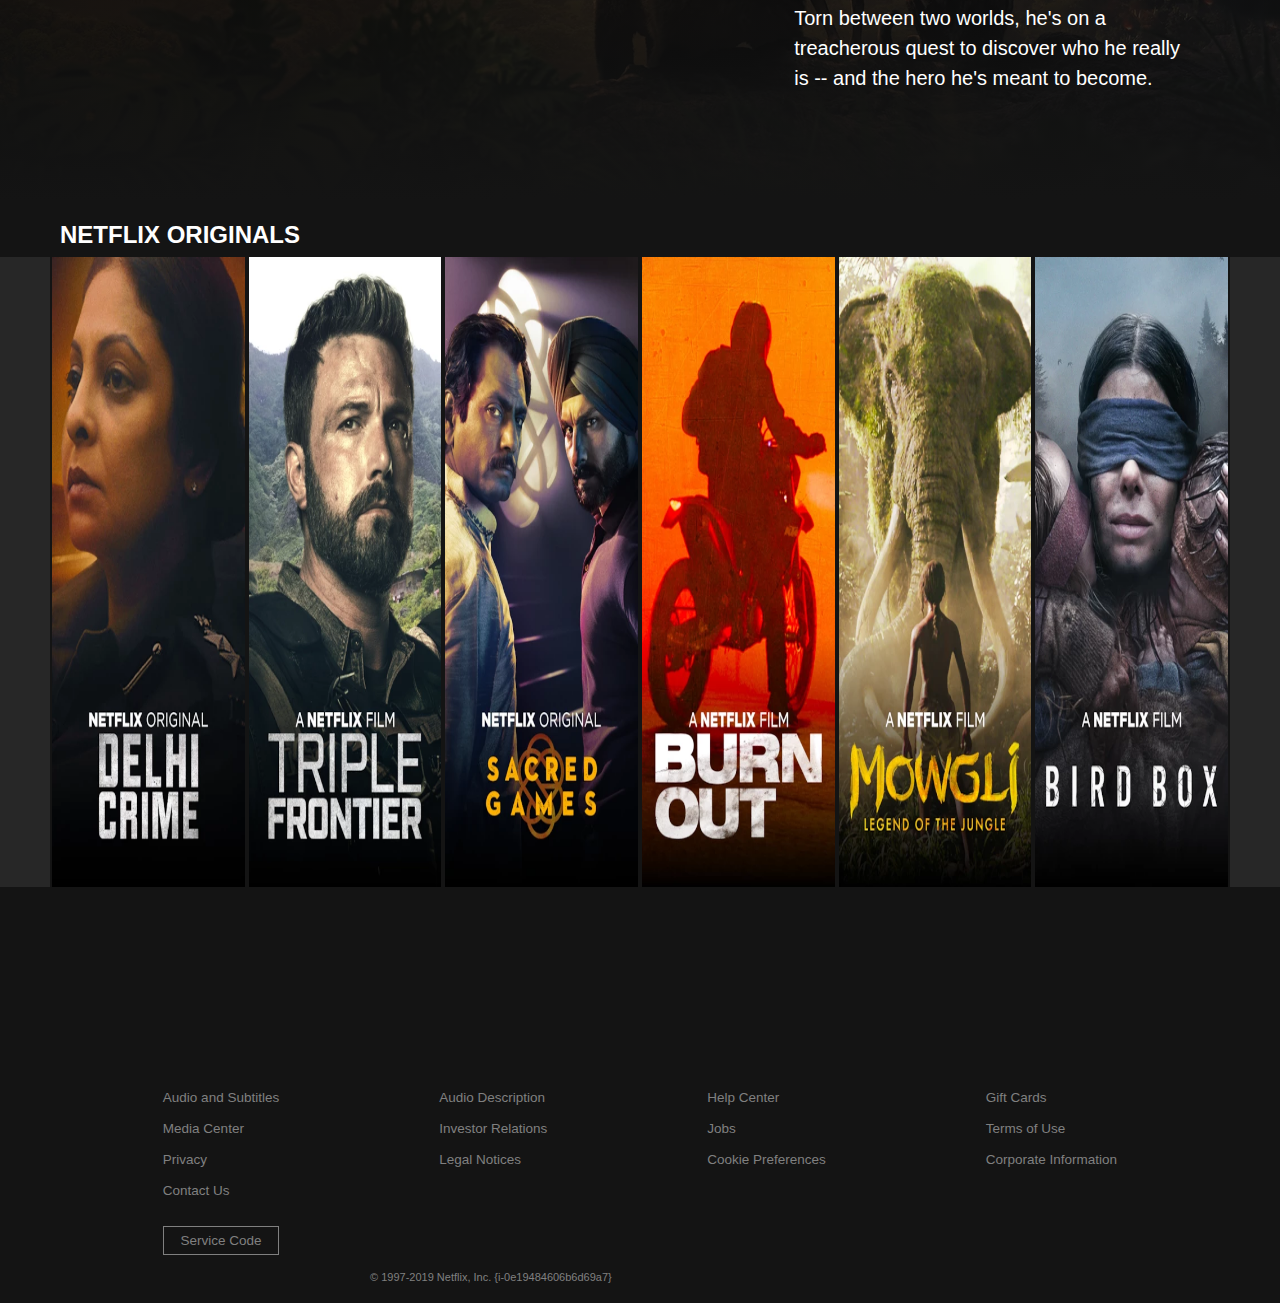
==== commit 6d10b161: "hover effects added" ====
--- a/main.html
+++ b/main.html
@@ -90,21 +90,195 @@
             <div class="arrow"><i class="fas fa-chevron-left"></i></div>
             <div class="popular-list-item">
               <img src="assets/images/popular/popular-1.jpg" alt="" />
+              <div class="hover-content">
+                <div class="play">
+                  <i class="fas fa-play"></i>
+                </div>
+                <p class="show-name">Sacred Games</p>
+                <p>
+                  <span class="match">98% Match</span>
+                  <span class="age-restriction">18+</span> 1 Season
+                </p>
+                <p>
+                  Mumbai <i class="fas fa-circle"></i> Detectives
+                  <i class="fas fa-circle"></i> Indain
+                </p>
+                <i class="fas fa-chevron-down"></i>
+                <div class="show-icons">
+                  <div class="circle">
+                    <i class="fas fa-volume-up"></i>
+                  </div>
+                  <div class="circle">
+                    <i class="far fa-thumbs-up"></i>
+                  </div>
+                  <div class="circle">
+                    <i class="far fa-thumbs-down"></i>
+                  </div>
+                  <div class="circle">
+                    <i class="fas fa-plus"></i>
+                  </div>
+                </div>
+              </div>
             </div>
             <div class="popular-list-item">
               <img src="assets/images/popular/popular-2.jpg" alt="" />
+              <div class="hover-content">
+                <div class="play">
+                  <i class="fas fa-play"></i>
+                </div>
+                <p class="show-name">Sacred Games</p>
+                <p>
+                  <span class="match">98% Match</span>
+                  <span class="age-restriction">18+</span> 1 Season
+                </p>
+                <p>
+                  Mumbai <i class="fas fa-circle"></i> Detectives
+                  <i class="fas fa-circle"></i> Indain
+                </p>
+                <i class="fas fa-chevron-down"></i>
+                <div class="show-icons">
+                  <div class="circle">
+                    <i class="fas fa-volume-up"></i>
+                  </div>
+                  <div class="circle">
+                    <i class="far fa-thumbs-up"></i>
+                  </div>
+                  <div class="circle">
+                    <i class="far fa-thumbs-down"></i>
+                  </div>
+                  <div class="circle">
+                    <i class="fas fa-plus"></i>
+                  </div>
+                </div>
+              </div>
             </div>
             <div class="popular-list-item">
               <img src="assets/images/popular/popular-3.webp" alt="" />
+              <div class="hover-content">
+                <div class="play">
+                  <i class="fas fa-play"></i>
+                </div>
+                <p class="show-name">Sacred Games</p>
+                <p>
+                  <span class="match">98% Match</span>
+                  <span class="age-restriction">18+</span> 1 Season
+                </p>
+                <p>
+                  Mumbai <i class="fas fa-circle"></i> Detectives
+                  <i class="fas fa-circle"></i> Indain
+                </p>
+                <i class="fas fa-chevron-down"></i>
+                <div class="show-icons">
+                  <div class="circle">
+                    <i class="fas fa-volume-up"></i>
+                  </div>
+                  <div class="circle">
+                    <i class="far fa-thumbs-up"></i>
+                  </div>
+                  <div class="circle">
+                    <i class="far fa-thumbs-down"></i>
+                  </div>
+                  <div class="circle">
+                    <i class="fas fa-plus"></i>
+                  </div>
+                </div>
+              </div>
             </div>
             <div class="popular-list-item">
               <img src="assets/images/popular/popular-4.jpg" alt="" />
+              <div class="hover-content">
+                <div class="play">
+                  <i class="fas fa-play"></i>
+                </div>
+                <p class="show-name">Sacred Games</p>
+                <p>
+                  <span class="match">98% Match</span>
+                  <span class="age-restriction">18+</span> 1 Season
+                </p>
+                <p>
+                  Mumbai <i class="fas fa-circle"></i> Detectives
+                  <i class="fas fa-circle"></i> Indain
+                </p>
+                <i class="fas fa-chevron-down"></i>
+                <div class="show-icons">
+                  <div class="circle">
+                    <i class="fas fa-volume-up"></i>
+                  </div>
+                  <div class="circle">
+                    <i class="far fa-thumbs-up"></i>
+                  </div>
+                  <div class="circle">
+                    <i class="far fa-thumbs-down"></i>
+                  </div>
+                  <div class="circle">
+                    <i class="fas fa-plus"></i>
+                  </div>
+                </div>
+              </div>
             </div>
             <div class="popular-list-item">
               <img src="assets/images/popular/popular-5.webp" alt="" />
+              <div class="hover-content">
+                <div class="play">
+                  <i class="fas fa-play"></i>
+                </div>
+                <p class="show-name">Sacred Games</p>
+                <p>
+                  <span class="match">98% Match</span>
+                  <span class="age-restriction">18+</span> 1 Season
+                </p>
+                <p>
+                  Mumbai <i class="fas fa-circle"></i> Detectives
+                  <i class="fas fa-circle"></i> Indain
+                </p>
+                <i class="fas fa-chevron-down"></i>
+                <div class="show-icons">
+                  <div class="circle">
+                    <i class="fas fa-volume-up"></i>
+                  </div>
+                  <div class="circle">
+                    <i class="far fa-thumbs-up"></i>
+                  </div>
+                  <div class="circle">
+                    <i class="far fa-thumbs-down"></i>
+                  </div>
+                  <div class="circle">
+                    <i class="fas fa-plus"></i>
+                  </div>
+                </div>
+              </div>
             </div>
             <div class="popular-list-item">
               <img src="assets/images/popular/popular-6.webp" alt="" />
+              <div class="hover-content">
+                <div class="play">
+                  <i class="fas fa-play"></i>
+                </div>
+                <p class="show-name">Sacred Games</p>
+                <p>
+                  <span class="match">98% Match</span>
+                  <span class="age-restriction">18+</span> 1 Season
+                </p>
+                <p>
+                  Mumbai <i class="fas fa-circle"></i> Detectives
+                  <i class="fas fa-circle"></i> Indain
+                </p>
+                <i class="fas fa-chevron-down"></i>
+                <div class="show-icons">
+                  <div class="circle">
+                    <i class="fas fa-volume-up"></i>
+                  </div>
+                  <div class="circle">
+                    <i class="far fa-thumbs-up"></i>
+                  </div>
+                  <div class="circle">
+                    <i class="far fa-thumbs-down"></i>
+                  </div>
+                  <div class="circle">
+                    <i class="fas fa-plus"></i>
+                  </div>
+                </div>
+              </div>
             </div>
             <div class="arrow"><i class="fas fa-chevron-right"></i></div>
           </div>
@@ -117,21 +291,195 @@
           <div class="arrow"><i class="fas fa-chevron-left"></i></div>
           <div class="trending-list-item">
             <img src="assets/images/popular/popular-1.jpg" alt="" />
+            <div class="hover-content">
+              <div class="play">
+                <i class="fas fa-play"></i>
+              </div>
+              <p class="show-name">Sacred Games</p>
+              <p>
+                <span class="match">98% Match</span>
+                <span class="age-restriction">18+</span> 1 Season
+              </p>
+              <p>
+                Mumbai <i class="fas fa-circle"></i> Detectives
+                <i class="fas fa-circle"></i> Indain
+              </p>
+              <i class="fas fa-chevron-down"></i>
+              <div class="show-icons">
+                <div class="circle">
+                  <i class="fas fa-volume-up"></i>
+                </div>
+                <div class="circle">
+                  <i class="far fa-thumbs-up"></i>
+                </div>
+                <div class="circle">
+                  <i class="far fa-thumbs-down"></i>
+                </div>
+                <div class="circle">
+                  <i class="fas fa-plus"></i>
+                </div>
+              </div>
+            </div>
           </div>
           <div class="trending-list-item">
             <img src="assets/images/popular/popular-2.jpg" alt="" />
+            <div class="hover-content">
+              <div class="play">
+                <i class="fas fa-play"></i>
+              </div>
+              <p class="show-name">Sacred Games</p>
+              <p>
+                <span class="match">98% Match</span>
+                <span class="age-restriction">18+</span> 1 Season
+              </p>
+              <p>
+                Mumbai <i class="fas fa-circle"></i> Detectives
+                <i class="fas fa-circle"></i> Indain
+              </p>
+              <i class="fas fa-chevron-down"></i>
+              <div class="show-icons">
+                <div class="circle">
+                  <i class="fas fa-volume-up"></i>
+                </div>
+                <div class="circle">
+                  <i class="far fa-thumbs-up"></i>
+                </div>
+                <div class="circle">
+                  <i class="far fa-thumbs-down"></i>
+                </div>
+                <div class="circle">
+                  <i class="fas fa-plus"></i>
+                </div>
+              </div>
+            </div>
           </div>
           <div class="trending-list-item">
             <img src="assets/images/popular/popular-3.webp" alt="" />
+            <div class="hover-content">
+              <div class="play">
+                <i class="fas fa-play"></i>
+              </div>
+              <p class="show-name">Sacred Games</p>
+              <p>
+                <span class="match">98% Match</span>
+                <span class="age-restriction">18+</span> 1 Season
+              </p>
+              <p>
+                Mumbai <i class="fas fa-circle"></i> Detectives
+                <i class="fas fa-circle"></i> Indain
+              </p>
+              <i class="fas fa-chevron-down"></i>
+              <div class="show-icons">
+                <div class="circle">
+                  <i class="fas fa-volume-up"></i>
+                </div>
+                <div class="circle">
+                  <i class="far fa-thumbs-up"></i>
+                </div>
+                <div class="circle">
+                  <i class="far fa-thumbs-down"></i>
+                </div>
+                <div class="circle">
+                  <i class="fas fa-plus"></i>
+                </div>
+              </div>
+            </div>
           </div>
           <div class="trending-list-item">
             <img src="assets/images/popular/popular-4.jpg" alt="" />
+            <div class="hover-content">
+              <div class="play">
+                <i class="fas fa-play"></i>
+              </div>
+              <p class="show-name">Sacred Games</p>
+              <p>
+                <span class="match">98% Match</span>
+                <span class="age-restriction">18+</span> 1 Season
+              </p>
+              <p>
+                Mumbai <i class="fas fa-circle"></i> Detectives
+                <i class="fas fa-circle"></i> Indain
+              </p>
+              <i class="fas fa-chevron-down"></i>
+              <div class="show-icons">
+                <div class="circle">
+                  <i class="fas fa-volume-up"></i>
+                </div>
+                <div class="circle">
+                  <i class="far fa-thumbs-up"></i>
+                </div>
+                <div class="circle">
+                  <i class="far fa-thumbs-down"></i>
+                </div>
+                <div class="circle">
+                  <i class="fas fa-plus"></i>
+                </div>
+              </div>
+            </div>
           </div>
           <div class="trending-list-item">
             <img src="assets/images/popular/popular-5.webp" alt="" />
+            <div class="hover-content">
+              <div class="play">
+                <i class="fas fa-play"></i>
+              </div>
+              <p class="show-name">Sacred Games</p>
+              <p>
+                <span class="match">98% Match</span>
+                <span class="age-restriction">18+</span> 1 Season
+              </p>
+              <p>
+                Mumbai <i class="fas fa-circle"></i> Detectives
+                <i class="fas fa-circle"></i> Indain
+              </p>
+              <i class="fas fa-chevron-down"></i>
+              <div class="show-icons">
+                <div class="circle">
+                  <i class="fas fa-volume-up"></i>
+                </div>
+                <div class="circle">
+                  <i class="far fa-thumbs-up"></i>
+                </div>
+                <div class="circle">
+                  <i class="far fa-thumbs-down"></i>
+                </div>
+                <div class="circle">
+                  <i class="fas fa-plus"></i>
+                </div>
+              </div>
+            </div>
           </div>
           <div class="trending-list-item">
             <img src="assets/images/popular/popular-6.webp" alt="" />
+            <div class="hover-content">
+              <div class="play">
+                <i class="fas fa-play"></i>
+              </div>
+              <p class="show-name">Sacred Games</p>
+              <p>
+                <span class="match">98% Match</span>
+                <span class="age-restriction">18+</span> 1 Season
+              </p>
+              <p>
+                Mumbai <i class="fas fa-circle"></i> Detectives
+                <i class="fas fa-circle"></i> Indain
+              </p>
+              <i class="fas fa-chevron-down"></i>
+              <div class="show-icons">
+                <div class="circle">
+                  <i class="fas fa-volume-up"></i>
+                </div>
+                <div class="circle">
+                  <i class="far fa-thumbs-up"></i>
+                </div>
+                <div class="circle">
+                  <i class="far fa-thumbs-down"></i>
+                </div>
+                <div class="circle">
+                  <i class="fas fa-plus"></i>
+                </div>
+              </div>
+            </div>
           </div>
           <div class="arrow"><i class="fas fa-chevron-right"></i></div>
         </div>
@@ -139,7 +487,6 @@
 
       <div class="featured-show-area-wrapper">
         <div class="featured-show-area">
-          <div class="overlay"></div>
           <div class="featured-video-container">
             <video autoplay muted loop>
               <source src="assets/videos/banner-video.mp4" type="video/mp4" />
@@ -169,21 +516,111 @@
           <div class="arrow"><i class="fas fa-chevron-left"></i></div>
           <div class="originals-list-item">
             <img src="assets/images/originals/originals-1.webp" alt="" />
+            <div class="hover-content">
+              <div class="play">
+                <i class="fas fa-play"></i>
+              </div>
+              <p class="show-name">Sacred Games</p>
+              <p>
+                <span class="match">98% Match</span>
+                <span class="age-restriction">18+</span> 1 Season
+              </p>
+              <p>
+                Mumbai <i class="fas fa-circle"></i> Detectives
+                <i class="fas fa-circle"></i> Indain
+              </p>
+              <i class="fas fa-chevron-down"></i>
+            </div>
           </div>
           <div class="originals-list-item">
             <img src="assets/images/originals/originals-2.webp" alt="" />
+            <div class="hover-content">
+              <div class="play">
+                <i class="fas fa-play"></i>
+              </div>
+              <p class="show-name">Sacred Games</p>
+              <p>
+                <span class="match">98% Match</span>
+                <span class="age-restriction">18+</span> 1 Season
+              </p>
+              <p>
+                Mumbai <i class="fas fa-circle"></i> Detectives
+                <i class="fas fa-circle"></i> Indain
+              </p>
+              <i class="fas fa-chevron-down"></i>
+            </div>
           </div>
           <div class="originals-list-item">
             <img src="assets/images/originals/originals-3.webp" alt="" />
+            <div class="hover-content">
+              <div class="play">
+                <i class="fas fa-play"></i>
+              </div>
+              <p class="show-name">Sacred Games</p>
+              <p>
+                <span class="match">98% Match</span>
+                <span class="age-restriction">18+</span> 1 Season
+              </p>
+              <p>
+                Mumbai <i class="fas fa-circle"></i> Detectives
+                <i class="fas fa-circle"></i> Indain
+              </p>
+              <i class="fas fa-chevron-down"></i>
+            </div>
           </div>
           <div class="originals-list-item">
             <img src="assets/images/originals/originals-4.webp" alt="" />
+            <div class="hover-content">
+              <div class="play">
+                <i class="fas fa-play"></i>
+              </div>
+              <p class="show-name">Sacred Games</p>
+              <p>
+                <span class="match">98% Match</span>
+                <span class="age-restriction">18+</span> 1 Season
+              </p>
+              <p>
+                Mumbai <i class="fas fa-circle"></i> Detectives
+                <i class="fas fa-circle"></i> Indain
+              </p>
+              <i class="fas fa-chevron-down"></i>
+            </div>
           </div>
           <div class="originals-list-item">
             <img src="assets/images/originals/originals-5.webp" alt="" />
+            <div class="hover-content">
+              <div class="play">
+                <i class="fas fa-play"></i>
+              </div>
+              <p class="show-name">Sacred Games</p>
+              <p>
+                <span class="match">98% Match</span>
+                <span class="age-restriction">18+</span> 1 Season
+              </p>
+              <p>
+                Mumbai <i class="fas fa-circle"></i> Detectives
+                <i class="fas fa-circle"></i> Indain
+              </p>
+              <i class="fas fa-chevron-down"></i>
+            </div>
           </div>
           <div class="originals-list-item">
             <img src="assets/images/originals/originals-6.webp" alt="" />
+            <div class="hover-content">
+              <div class="play">
+                <i class="fas fa-play"></i>
+              </div>
+              <p class="show-name">Sacred Games</p>
+              <p>
+                <span class="match">98% Match</span>
+                <span class="age-restriction">18+</span> 1 Season
+              </p>
+              <p>
+                Mumbai <i class="fas fa-circle"></i> Detectives
+                <i class="fas fa-circle"></i> Indain
+              </p>
+              <i class="fas fa-chevron-down"></i>
+            </div>
           </div>
           <div class="arrow"><i class="fas fa-chevron-right"></i></div>
         </div>
--- a/main.css
+++ b/main.css
@@ -380,6 +380,7 @@
 
 body.main .content .banner-container .banner-show-details .banner-buttons-area span {
   padding: 15px 40px;
+  margin-left: 8px;
   display: inline-block;
   background-color: rgba(51, 51, 51, 0.4);
   border-radius: 3px;
@@ -499,6 +500,12 @@
   height: 274px;
   -webkit-transform: translateY(-68px);
           transform: translateY(-68px);
+}
+
+body.main .content .popular-container .popular-list .popular-list-item:hover .hover-content {
+  -webkit-transition-delay: 0.7s;
+          transition-delay: 0.7s;
+  opacity: 1;
 }
 
 body.main .content .popular-container .popular-list .arrow {
@@ -592,6 +599,12 @@
   z-index: 10;
 }
 
+body.main .trending-area .trending-list .trending-list-item:hover .hover-content {
+  -webkit-transition-delay: 0.7s;
+          transition-delay: 0.7s;
+  opacity: 1;
+}
+
 body.main .trending-area .trending-list .arrow {
   width: 50px;
   height: 137px;
@@ -639,16 +652,8 @@
   position: relative;
   background-size: cover;
   height: 600px;
-  background-image: url("assets/images/featured-bg.webp");
-}
-
-body.main .featured-show-area-wrapper .overlay {
-  position: absolute;
-  top: 0;
-  left: 0;
-  background-color: rgba(10, 10, 10, 0.85);
-  width: 100%;
-  height: 100%;
+  background: -webkit-gradient(linear, left bottom, left top, from(#141414), color-stop(50%, rgba(10, 10, 10, 0.75)), to(#141414)), url("assets/images/featured-bg.webp");
+  background: linear-gradient(0deg, #141414 0%, rgba(10, 10, 10, 0.75) 50%, #141414 100%), url("assets/images/featured-bg.webp");
 }
 
 body.main .featured-show-area-wrapper .featured-show-area {
@@ -735,11 +740,12 @@
 
 body.main .originals-area {
   width: 100%;
+  margin-top: 20px;
 }
 
 body.main .originals-area h2 {
   color: white;
-  margin: 0px 0px 6px -60px;
+  margin: 0px 0px -60px 60px;
 }
 
 body.main .originals-area .originals-list {
@@ -783,6 +789,16 @@
   z-index: 10;
 }
 
+body.main .originals-area .originals-list .originals-list-item .hover-content {
+  bottom: 20px;
+}
+
+body.main .originals-area .originals-list .originals-list-item:hover .hover-content {
+  -webkit-transition-delay: 0.7s;
+          transition-delay: 0.7s;
+  opacity: 1;
+}
+
 body.main .originals-area .originals-list .arrow {
   width: 50px;
   height: 630px;
@@ -887,5 +903,123 @@
 body.main footer .years {
   color: grey;
   font-size: 11px;
+  -ms-flex-item-align: start;
+      align-self: flex-start;
+  margin-left: 370px;
+  margin-bottom: 20px;
+}
+
+.hover-content {
+  display: -webkit-box;
+  display: -ms-flexbox;
+  display: flex;
+  position: absolute;
+  top: 120px;
+  left: 10px;
+  color: white;
+  -webkit-box-orient: vertical;
+  -webkit-box-direction: normal;
+      -ms-flex-direction: column;
+          flex-direction: column;
+  -webkit-box-pack: end;
+      -ms-flex-pack: end;
+          justify-content: flex-end;
+  width: 100%;
+  -webkit-transition: 0.01s linear 0s;
+  transition: 0.01s linear 0s;
+  opacity: 0;
+}
+
+.hover-content * {
+  margin: 2px 0;
+}
+
+.hover-content .play {
+  width: 40px;
+  height: 40px;
+  border-radius: 50%;
+  color: red;
+  border: 1px solid #e5e5e5;
+  background-color: rgba(51, 51, 51, 0.6);
+  display: -webkit-box;
+  display: -ms-flexbox;
+  display: flex;
+  -webkit-box-pack: center;
+      -ms-flex-pack: center;
+          justify-content: center;
+  -webkit-box-align: center;
+      -ms-flex-align: center;
+          align-items: center;
+  -webkit-transition: linear 0.2s;
+  transition: linear 0.2s;
+  font-size: 19px;
+}
+
+.hover-content .play:hover {
+  width: 43px;
+  height: 43px;
+  font-size: 21px;
+}
+
+.hover-content .circle {
+  width: 35px;
+  height: 35px;
+  border-radius: 50%;
+  color: white;
+  border: 1px solid grey;
+  background-color: rgba(51, 51, 51, 0.6);
+  display: -webkit-box;
+  display: -ms-flexbox;
+  display: flex;
+  -webkit-box-pack: center;
+      -ms-flex-pack: center;
+          justify-content: center;
+  -webkit-box-align: center;
+      -ms-flex-align: center;
+          align-items: center;
+  -webkit-transition: linear 0.2s;
+  transition: linear 0.2s;
+  font-size: 17px;
+}
+
+.hover-content .circle:hover {
+  width: 38px;
+  height: 38px;
+  font-size: 18px;
+  border-color: white;
+}
+
+.hover-content .show-name {
+  font-weight: bold;
+  font-size: 20px;
+}
+
+.hover-content .match {
+  color: #46d369;
+}
+
+.hover-content .age-restriction {
+  display: inline-block;
+  border: 1px solid white;
+  text-align: center;
+  padding: 3px 5px;
+}
+
+.hover-content .fa-circle {
+  font-size: 7px;
+}
+
+.hover-content .fa-chevron-down {
+  -ms-flex-item-align: center;
+      -ms-grid-row-align: center;
+      align-self: center;
+  -webkit-transform: scale(3.5, 1.5);
+          transform: scale(3.5, 1.5);
+}
+
+.hover-content .show-icons {
+  position: absolute;
+  right: 30px;
+  top: -50px;
 }
 /*# sourceMappingURL=main.css.map */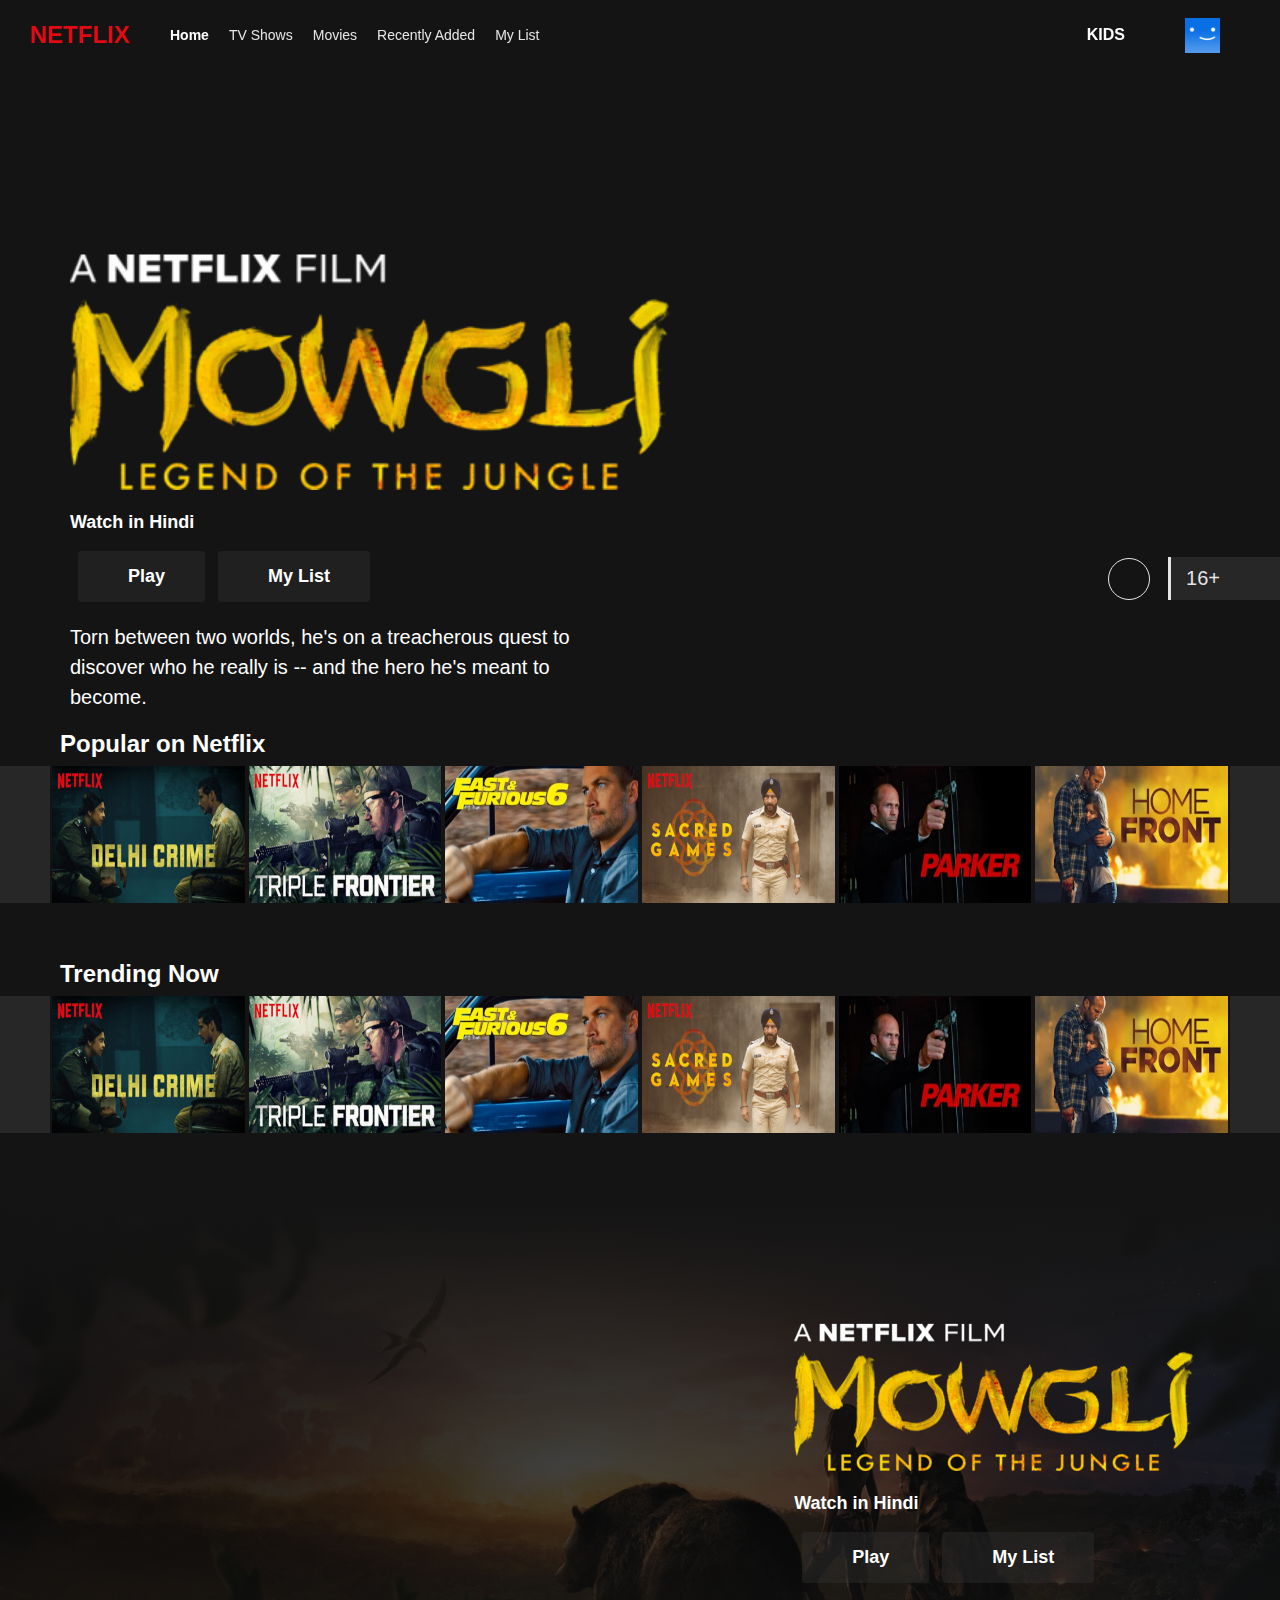
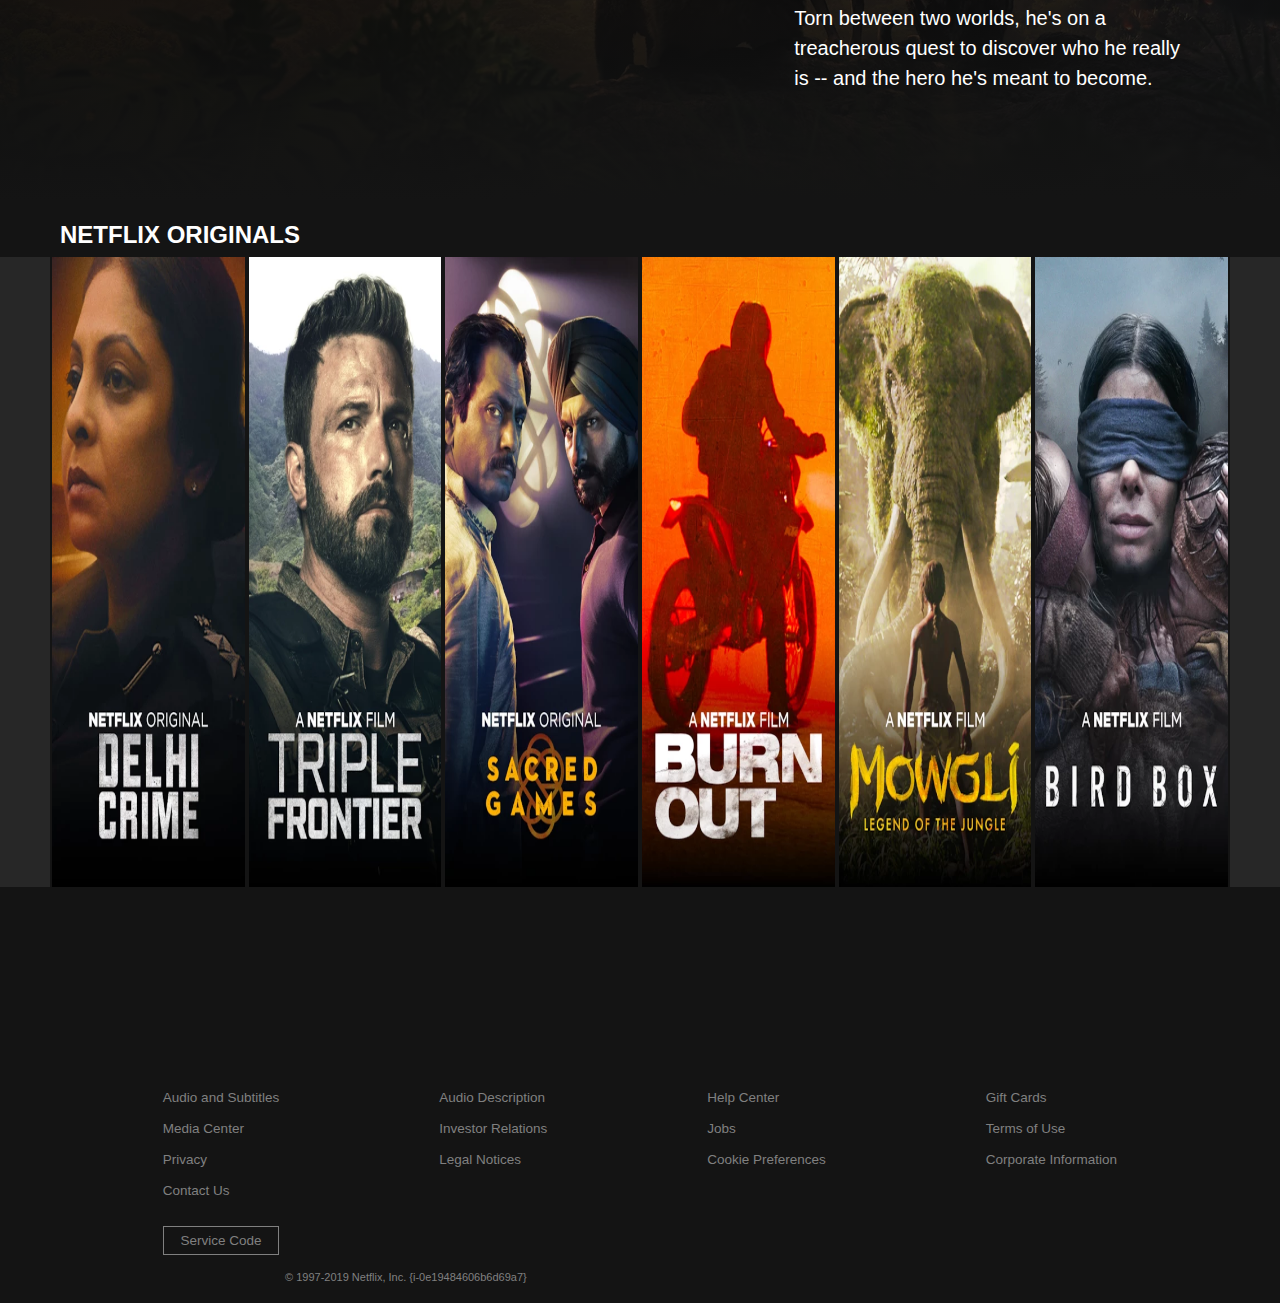
==== commit e8116167: "more refactoring, mixins added" ====
--- a/main.html
+++ b/main.html
@@ -497,7 +497,7 @@
             <div class="featured-show-details">
               <img src="assets/images/shows/banner-details.webp" alt="" />
               <p class="watch-para">Watch in Hindi</p>
-              <div class="featured-buttons-area">
+              <div class="banner-buttons-area">
                 <span><i class="fas fa-play"></i> Play</span>
                 <span><i class="fas fa-plus"></i>My List</span>
               </div>
--- a/main.css
+++ b/main.css
@@ -1,173 +1,5 @@
 html {
   height: 100%;
-}
-
-body.landing {
-  background-color: #141414;
-  font-family: Helvetica, Arial, sans-serif;
-  height: 90%;
-  display: -webkit-box;
-  display: -ms-flexbox;
-  display: flex;
-  -webkit-box-orient: vertical;
-  -webkit-box-direction: normal;
-      -ms-flex-direction: column;
-          flex-direction: column;
-  -webkit-box-align: center;
-      -ms-flex-align: center;
-          align-items: center;
-  -webkit-box-pack: center;
-      -ms-flex-pack: center;
-          justify-content: center;
-  position: relative;
-}
-
-body.landing .logo-container {
-  top: 10px;
-  left: 50px;
-  cursor: pointer;
-  position: absolute;
-}
-
-body.landing .logo-container a {
-  font-size: 2vw;
-  font-weight: bold;
-  text-transform: uppercase;
-  color: #e50914;
-  text-decoration: none;
-}
-
-@media (max-width: 968px) {
-  body.landing .logo-container {
-    top: 0;
-    left: 3%;
-    font-size: 22px;
-  }
-}
-
-body.landing p {
-  color: white;
-  font-size: 3.5vw;
-  text-align: center;
-}
-
-@media (max-width: 800px) {
-  body.landing p {
-    font-size: 30px;
-  }
-}
-
-body.landing .users-section {
-  display: -webkit-box;
-  display: -ms-flexbox;
-  display: flex;
-  -webkit-box-pack: center;
-      -ms-flex-pack: center;
-          justify-content: center;
-  -ms-flex-wrap: wrap;
-      flex-wrap: wrap;
-  width: 90%;
-}
-
-body.landing .users-section .user-area {
-  display: -webkit-box;
-  display: -ms-flexbox;
-  display: flex;
-  -webkit-box-orient: vertical;
-  -webkit-box-direction: normal;
-      -ms-flex-direction: column;
-          flex-direction: column;
-  -webkit-box-align: center;
-      -ms-flex-align: center;
-          align-items: center;
-  margin: 0px 10px 0;
-}
-
-@media (max-width: 594px) {
-  body.landing .users-section .user-area {
-    margin-top: 15px;
-  }
-}
-
-body.landing .users-section .user-area .user-img-area {
-  height: 10vw;
-  width: 10vw;
-  max-height: 200px;
-  max-width: 200px;
-  min-height: 84px;
-  min-width: 84px;
-  -webkit-box-sizing: border-box;
-          box-sizing: border-box;
-  border: 4px solid #1f1f1f;
-}
-
-body.landing .users-section .user-area .user-img-area img {
-  width: 100%;
-  height: 100%;
-}
-
-body.landing .users-section .user-area .user-name-area {
-  margin-top: 10px;
-  font-size: 1.3vw;
-  color: grey;
-}
-
-@media (max-width: 768px) {
-  body.landing .users-section .user-area .user-name-area {
-    font-size: 14px;
-  }
-}
-
-body.landing .users-section .user-area:hover .user-img-area {
-  border-color: white;
-}
-
-body.landing .users-section .user-area:hover .user-name-area {
-  color: white;
-}
-
-body.landing .manage-button {
-  padding: 0;
-  border: 1px solid grey;
-  margin-top: 100px;
-  width: 215px;
-  color: grey;
-  height: 25px;
-  padding: 0.5em 1.5em;
-  letter-spacing: 2px;
-  cursor: pointer;
-  font-size: 1.2em;
-  text-align: center;
-  display: -webkit-box;
-  display: -ms-flexbox;
-  display: flex;
-  -webkit-box-pack: center;
-      -ms-flex-pack: center;
-          justify-content: center;
-  -webkit-box-align: center;
-      -ms-flex-align: center;
-          align-items: center;
-}
-
-body.landing .manage-button:hover {
-  border-color: white;
-  color: white;
-}
-
-@media (max-width: 768px) {
-  body.landing .manage-button {
-    width: 168px;
-    font-size: 0.9em;
-    height: 17px;
-  }
-}
-
-@media (max-width: 365px) {
-  body.landing .manage-button {
-    width: 145px;
-    font-size: 0.75em;
-    height: 14px;
-  }
 }
 
 body.main {
@@ -177,7 +9,11 @@
   font-family: Helvetica, Arial, sans-serif;
 }
 
-body.main .nav-container {
+.content {
+  width: 100%;
+}
+
+.nav-container {
   display: -webkit-box;
   display: -ms-flexbox;
   display: flex;
@@ -197,35 +33,35 @@
   transition: 0.5s linear;
 }
 
-body.main .nav-container span {
+.nav-container span {
   margin: 0 10px;
   cursor: pointer;
   -webkit-transition: 0.2s linear;
   transition: 0.2s linear;
 }
 
-body.main .nav-container span:hover {
+.nav-container span:hover {
   color: #aeaeae;
 }
 
-body.main .nav-container span:first-child {
+.nav-container span:first-child {
   text-transform: uppercase;
-  color: #e50914;
   font-size: 24px;
   font-weight: bold;
+  color: #e50914;
   margin: 0 30px;
 }
 
-body.main .nav-container span:nth-child(2) {
-  color: white;
+.nav-container span:nth-child(2) {
   font-weight: bold;
-}
-
-body.main .nav-container span:last-child {
+  color: white;
+}
+
+.nav-container span:last-child {
   margin-right: auto;
 }
 
-body.main .nav-container .options {
+.options {
   margin: 0 30px 0 auto;
   display: -webkit-box;
   display: -ms-flexbox;
@@ -236,12 +72,12 @@
   font-size: 16px;
 }
 
-body.main .nav-container .options * {
+.options * {
   margin: 0 10px;
   cursor: pointer;
 }
 
-body.main .nav-container .options .profile-options {
+.profile-options {
   display: -webkit-box;
   display: -ms-flexbox;
   display: flex;
@@ -251,73 +87,61 @@
   position: relative;
 }
 
-body.main .nav-container .options .profile-options .nav-image-container {
-  width: 35px;
-  height: 35px;
-}
-
-body.main .nav-container .options .profile-options .nav-image-container img {
-  width: 100%;
-  height: 100%;
-}
-
-body.main .nav-container .options .profile-options .profile-dropdown {
+.profile-options:hover .profile-dropdown {
+  visibility: visible;
+}
+
+.profile-dropdown {
+  position: absolute;
+  top: 130%;
+  left: -40%;
+  display: -webkit-box;
+  display: -ms-flexbox;
+  display: flex;
+  -webkit-box-orient: vertical;
+  -webkit-box-direction: normal;
+      -ms-flex-direction: column;
+          flex-direction: column;
   visibility: hidden;
   width: 170px;
   background-color: rgba(10, 10, 10, 0.85);
   color: #fff;
   text-align: center;
   padding: 5px 0;
-  position: absolute;
   z-index: 1;
-  top: 130%;
-  left: -40%;
   margin-left: -60px;
-  display: -webkit-box;
-  display: -ms-flexbox;
-  display: flex;
-  -webkit-box-orient: vertical;
-  -webkit-box-direction: normal;
-      -ms-flex-direction: column;
-          flex-direction: column;
-  -webkit-box-align: start;
-      -ms-flex-align: start;
-          align-items: flex-start;
   border: 0.1px solid grey;
 }
 
-body.main .nav-container .options .profile-options .profile-dropdown::after {
+.profile-dropdown::after {
   content: "";
   position: absolute;
+  right: 21%;
   bottom: 100%;
-  right: 21%;
   margin-left: -5px;
   border-width: 5px;
   border-style: solid;
   border-color: transparent transparent white transparent;
 }
 
-body.main .nav-container .options .profile-options .profile-dropdown .nav-user-container {
+.profile-dropdown .nav-user-container {
+  display: -webkit-box;
+  display: -ms-flexbox;
+  display: flex;
+  -webkit-box-align: center;
+      -ms-flex-align: center;
+          align-items: center;
+  width: 50px;
   height: 35px;
-  width: 50px;
-  display: -webkit-box;
-  display: -ms-flexbox;
-  display: flex;
-  -webkit-box-align: center;
-      -ms-flex-align: center;
-          align-items: center;
-  -webkit-box-pack: start;
-      -ms-flex-pack: start;
-          justify-content: flex-start;
   margin: 5px 0;
 }
 
-body.main .nav-container .options .profile-options .profile-dropdown .nav-user-container img {
+.profile-dropdown .nav-user-container img {
+  width: 70%;
   height: 100%;
-  width: 70%;
-}
-
-body.main .nav-container .options .profile-options .profile-dropdown .profiles-manage {
+}
+
+.profile-dropdown .profiles-manage {
   -webkit-box-sizing: border-box;
           box-sizing: border-box;
   padding: 15px 10px;
@@ -328,105 +152,68 @@
   border-bottom: 0.5px solid grey;
 }
 
-body.main .nav-container .options .profile-options .profile-dropdown p {
+.profile-dropdown p {
   margin: 5px 10px;
-}
-
-body.main .nav-container .options .profile-options .profile-dropdown p:hover {
+  text-align: left;
+}
+
+.profile-dropdown p:hover {
   text-decoration: underline;
 }
 
-body.main .nav-container .options .profile-options .profile-dropdown .account {
+.profile-dropdown .account {
   margin-top: 15px;
 }
 
-body.main .nav-container .options .profile-options:hover .profile-dropdown {
-  visibility: visible;
-}
-
-body.main .content {
-  width: 100%;
-}
-
-body.main .content .banner-container {
+.nav-image-container {
+  width: 35px;
+  height: 35px;
+}
+
+.nav-image-container img {
+  width: 100%;
+  height: 100%;
+}
+
+.banner-container {
+  width: 100%;
   height: 900px;
-  width: 100%;
-  background-repeat: no-repeat;
-  background-size: cover;
   position: relative;
 }
 
-body.main .content .banner-container .banner-show-details {
+.banner-container .banner-show-details {
   position: absolute;
   top: 250px;
   left: 70px;
 }
 
-body.main .content .banner-container .banner-show-details img {
+.banner-container .banner-show-details img {
   width: 600px;
   height: 240px;
 }
 
-body.main .content .banner-container .banner-show-details .watch-para {
-  font-size: 18px;
-  color: white;
-}
-
-body.main .content .banner-container .banner-show-details .banner-buttons-area {
-  color: white;
-  font-size: 18px;
-  font-weight: bold;
-}
-
-body.main .content .banner-container .banner-show-details .banner-buttons-area span {
-  padding: 15px 40px;
-  margin-left: 8px;
-  display: inline-block;
-  background-color: rgba(51, 51, 51, 0.4);
-  border-radius: 3px;
-}
-
-body.main .content .banner-container .banner-show-details .banner-buttons-area span:hover {
-  cursor: pointer;
-  color: black;
-  background-color: white;
-  -webkit-transform: scale(1.05);
-          transform: scale(1.05);
-}
-
-body.main .content .banner-container .banner-show-details .banner-buttons-area span:first-child:hover {
-  -webkit-transition: -webkit-transform 0.1s linear 0.2s;
-  transition: -webkit-transform 0.1s linear 0.2s;
-  transition: transform 0.1s linear 0.2s;
-  transition: transform 0.1s linear 0.2s, -webkit-transform 0.1s linear 0.2s;
-}
-
-body.main .content .banner-container .banner-show-details .banner-buttons-area span i {
-  margin-right: 10px;
-}
-
-body.main .content .banner-container .banner-show-details .banner-details {
+.banner-container .banner-show-details .banner-details {
   width: 550px;
   color: white;
   line-height: 30px;
   font-size: 20px;
 }
 
-body.main .content .banner-container .age-res {
+.banner-container .age-res {
   position: absolute;
+  right: 0px;
   bottom: 300px;
-  right: 0;
+  font-size: 20px;
   color: #e5e5e5;
-  font-size: 20px;
   border-left: 3px solid #e5e5e5;
   padding: 10px 60px 10px 15px;
   background: rgba(51, 51, 51, 0.6);
 }
 
-body.main .content .banner-container .volume {
+.banner-container .volume {
   position: absolute;
+  right: 130px;
   bottom: 300px;
-  right: 130px;
   width: 40px;
   height: 40px;
   border-radius: 50%;
@@ -435,18 +222,18 @@
   display: -webkit-box;
   display: -ms-flexbox;
   display: flex;
+  -webkit-box-align: center;
+      -ms-flex-align: center;
+          align-items: center;
   -webkit-box-pack: center;
       -ms-flex-pack: center;
           justify-content: center;
-  -webkit-box-align: center;
-      -ms-flex-align: center;
-          align-items: center;
   -webkit-transition: linear 0.2s;
   transition: linear 0.2s;
   font-size: 19px;
 }
 
-body.main .content .banner-container .volume:hover {
+.banner-container .volume:hover {
   width: 43px;
   height: 43px;
   bottom: 297px;
@@ -454,19 +241,19 @@
   font-size: 21px;
 }
 
-body.main .content .popular-container {
+.popular-container {
   position: absolute;
   top: 710px;
   width: 100%;
 }
 
-body.main .content .popular-container h2 {
-  color: white;
+.popular-container h2 {
+  color: white;
+  margin-bottom: -60px;
   margin-left: 60px;
-  margin-bottom: -60px;
-}
-
-body.main .content .popular-container .popular-list {
+}
+
+.popular-container .popular-list {
   display: -webkit-box;
   display: -ms-flexbox;
   display: flex;
@@ -474,24 +261,25 @@
   padding-top: 68px;
 }
 
-body.main .content .popular-container .popular-list .popular-list-item {
+.popular-container .popular-list .popular-list-item {
   width: 262px;
+  height: 137px;
   margin: 0 2px;
-  height: 137px;
   -webkit-box-flex: 1;
       -ms-flex: 1;
           flex: 1;
   position: relative;
   -webkit-transition: 0.3s linear;
   transition: 0.3s linear;
-}
-
-body.main .content .popular-container .popular-list .popular-list-item img {
+  z-index: 1;
+}
+
+.popular-container .popular-list .popular-list-item img {
   width: 100%;
   height: 100%;
 }
 
-body.main .content .popular-container .popular-list .popular-list-item:hover {
+.popular-container .popular-list .popular-list-item:hover {
   -webkit-transition-delay: 0.5s;
           transition-delay: 0.5s;
   -webkit-box-flex: 2;
@@ -500,15 +288,16 @@
   height: 274px;
   -webkit-transform: translateY(-68px);
           transform: translateY(-68px);
-}
-
-body.main .content .popular-container .popular-list .popular-list-item:hover .hover-content {
+  z-index: 10;
+}
+
+.popular-container .popular-list .popular-list-item:hover .hover-content {
   -webkit-transition-delay: 0.7s;
           transition-delay: 0.7s;
   opacity: 1;
 }
 
-body.main .content .popular-container .popular-list .arrow {
+.popular-container .popular-list .arrow {
   width: 50px;
   height: 137px;
   background: rgba(51, 51, 51, 0.6);
@@ -517,15 +306,15 @@
   display: -webkit-box;
   display: -ms-flexbox;
   display: flex;
+  -webkit-box-align: center;
+      -ms-flex-align: center;
+          align-items: center;
   -webkit-box-pack: center;
       -ms-flex-pack: center;
           justify-content: center;
-  -webkit-box-align: center;
-      -ms-flex-align: center;
-          align-items: center;
-}
-
-body.main .content .popular-container .popular-list .arrow i {
+}
+
+.popular-container .popular-list .arrow i {
   display: none;
   -webkit-transition: 0.2s linear;
   transition: 0.2s linear;
@@ -533,33 +322,36 @@
           transform: scale(1.2, 1.8);
 }
 
-body.main .content .popular-container .popular-list .arrow:hover i {
+.popular-container .popular-list .arrow:hover i {
   -webkit-transform: scale(1.4, 2.2);
           transform: scale(1.4, 2.2);
 }
 
-body.main .content .popular-container .popular-list:hover {
+.popular-container .popular-list:hover {
   cursor: pointer;
 }
 
-body.main .content .popular-container .popular-list:hover i {
+.popular-container .popular-list:hover i {
   display: initial;
 }
 
-body.main .content .popular-container .popular-list:hover .arrow {
+.popular-container .popular-list:hover .arrow {
   background: rgba(10, 10, 10, 0.85);
 }
 
-body.main .trending-area {
-  width: 100%;
-}
-
-body.main .trending-area h2 {
-  color: white;
-  margin: 60px 60px -60px;
-}
-
-body.main .trending-area .trending-list {
+.trending-area {
+  width: 100%;
+}
+
+.trending-area h2 {
+  color: white;
+  margin-top: 60px;
+  margin-right: 60px;
+  margin-bottom: -60px;
+  margin-left: 60px;
+}
+
+.trending-area .trending-list {
   display: -webkit-box;
   display: -ms-flexbox;
   display: flex;
@@ -568,10 +360,10 @@
   padding-bottom: 68px;
 }
 
-body.main .trending-area .trending-list .trending-list-item {
+.trending-area .trending-list .trending-list-item {
   width: 262px;
+  height: 137px;
   margin: 0 2px;
-  height: 137px;
   -webkit-box-flex: 1;
       -ms-flex: 1;
           flex: 1;
@@ -581,12 +373,12 @@
   z-index: 1;
 }
 
-body.main .trending-area .trending-list .trending-list-item img {
+.trending-area .trending-list .trending-list-item img {
   width: 100%;
   height: 100%;
 }
 
-body.main .trending-area .trending-list .trending-list-item:hover {
+.trending-area .trending-list .trending-list-item:hover {
   -webkit-transition-delay: 0.5s;
           transition-delay: 0.5s;
   -webkit-box-flex: 2;
@@ -599,13 +391,13 @@
   z-index: 10;
 }
 
-body.main .trending-area .trending-list .trending-list-item:hover .hover-content {
+.trending-area .trending-list .trending-list-item:hover .hover-content {
   -webkit-transition-delay: 0.7s;
           transition-delay: 0.7s;
   opacity: 1;
 }
 
-body.main .trending-area .trending-list .arrow {
+.trending-area .trending-list .arrow {
   width: 50px;
   height: 137px;
   background: rgba(51, 51, 51, 0.6);
@@ -614,15 +406,15 @@
   display: -webkit-box;
   display: -ms-flexbox;
   display: flex;
+  -webkit-box-align: center;
+      -ms-flex-align: center;
+          align-items: center;
   -webkit-box-pack: center;
       -ms-flex-pack: center;
           justify-content: center;
-  -webkit-box-align: center;
-      -ms-flex-align: center;
-          align-items: center;
-}
-
-body.main .trending-area .trending-list .arrow i {
+}
+
+.trending-area .trending-list .arrow i {
   display: none;
   -webkit-transition: 0.2s linear;
   transition: 0.2s linear;
@@ -630,81 +422,81 @@
           transform: scale(1.2, 1.8);
 }
 
-body.main .trending-area .trending-list .arrow:hover i {
+.trending-area .trending-list .arrow:hover i {
   -webkit-transform: scale(1.4, 2.2);
           transform: scale(1.4, 2.2);
 }
 
-body.main .trending-area .trending-list:hover {
+.trending-area .trending-list:hover {
   cursor: pointer;
 }
 
-body.main .trending-area .trending-list:hover i {
+.trending-area .trending-list:hover i {
   display: initial;
 }
 
-body.main .trending-area .trending-list:hover .arrow {
+.trending-area .trending-list:hover .arrow {
   background: rgba(10, 10, 10, 0.85);
 }
 
-body.main .featured-show-area-wrapper {
-  width: 100%;
+.featured-show-area-wrapper {
+  width: 100%;
+  height: 600px;
   position: relative;
   background-size: cover;
-  height: 600px;
   background: -webkit-gradient(linear, left bottom, left top, from(#141414), color-stop(50%, rgba(10, 10, 10, 0.75)), to(#141414)), url("assets/images/featured-bg.webp");
   background: linear-gradient(0deg, #141414 0%, rgba(10, 10, 10, 0.75) 50%, #141414 100%), url("assets/images/featured-bg.webp");
 }
 
-body.main .featured-show-area-wrapper .featured-show-area {
+.featured-show-area {
   display: -webkit-box;
   display: -ms-flexbox;
   display: flex;
   width: 92%;
+  height: 100%;
   margin: 0 auto;
-  height: 100%;
-}
-
-body.main .featured-show-area-wrapper .featured-show-area .featured-video-container {
+}
+
+.featured-video-container {
   width: 58%;
   height: 100%;
   z-index: 1;
 }
 
-body.main .featured-show-area-wrapper .featured-show-area .featured-video-container video {
+.featured-video-container video {
+  width: 100%;
   height: 100%;
-  width: 100%;
-}
-
-body.main .featured-show-area-wrapper .featured-show-area .featured-show-details-container {
+}
+
+.featured-show-details-container {
   width: 32%;
   position: relative;
 }
 
-body.main .featured-show-area-wrapper .featured-show-area .featured-show-details-container .featured-show-details {
+.featured-show-details {
   position: absolute;
   top: 120px;
   left: 60px;
 }
 
-body.main .featured-show-area-wrapper .featured-show-area .featured-show-details-container .featured-show-details img {
+.featured-show-details img {
   width: 400px;
   height: 150px;
 }
 
-body.main .featured-show-area-wrapper .featured-show-area .featured-show-details-container .featured-show-details .watch-para {
+.watch-para {
   font-size: 18px;
   font-weight: bold;
   color: white;
 }
 
-body.main .featured-show-area-wrapper .featured-show-area .featured-show-details-container .featured-show-details .featured-buttons-area {
-  color: white;
+.banner-buttons-area {
   font-size: 18px;
   font-weight: bold;
-}
-
-body.main .featured-show-area-wrapper .featured-show-area .featured-show-details-container .featured-show-details .featured-buttons-area span {
+  color: white;
+}
+
+.banner-buttons-area span {
   padding: 15px 40px;
   margin-left: 8px;
   display: inline-block;
@@ -712,7 +504,7 @@
   border-radius: 3px;
 }
 
-body.main .featured-show-area-wrapper .featured-show-area .featured-show-details-container .featured-show-details .featured-buttons-area span:hover {
+.banner-buttons-area span:hover {
   cursor: pointer;
   color: black;
   background-color: white;
@@ -720,35 +512,38 @@
           transform: scale(1.05);
 }
 
-body.main .featured-show-area-wrapper .featured-show-area .featured-show-details-container .featured-show-details .featured-buttons-area span:first-child:hover {
+.banner-buttons-area span:first-child:hover {
   -webkit-transition: -webkit-transform 0.1s linear 0.2s;
   transition: -webkit-transform 0.1s linear 0.2s;
   transition: transform 0.1s linear 0.2s;
   transition: transform 0.1s linear 0.2s, -webkit-transform 0.1s linear 0.2s;
 }
 
-body.main .featured-show-area-wrapper .featured-show-area .featured-show-details-container .featured-show-details .featured-buttons-area span i {
+.banner-buttons-area span i {
   margin-right: 10px;
 }
 
-body.main .featured-show-area-wrapper .featured-show-area .featured-show-details-container .featured-show-details .featured-details {
+.featured-details {
   width: 400px;
   color: white;
   line-height: 30px;
   font-size: 20px;
 }
 
-body.main .originals-area {
+.originals-area {
   width: 100%;
   margin-top: 20px;
 }
 
-body.main .originals-area h2 {
-  color: white;
-  margin: 0px 0px -60px 60px;
-}
-
-body.main .originals-area .originals-list {
+.originals-area h2 {
+  color: white;
+  margin-top: 0;
+  margin-right: 0;
+  margin-bottom: -60px;
+  margin-left: 60px;
+}
+
+.originals-area .originals-list {
   display: -webkit-box;
   display: -ms-flexbox;
   display: flex;
@@ -757,7 +552,7 @@
   padding-bottom: 68px;
 }
 
-body.main .originals-area .originals-list .originals-list-item {
+.originals-area .originals-list .originals-list-item {
   width: 262px;
   height: 630px;
   margin: 0 2px;
@@ -770,36 +565,35 @@
   z-index: 1;
 }
 
-body.main .originals-area .originals-list .originals-list-item img {
+.originals-area .originals-list .originals-list-item img {
   width: 100%;
   height: 100%;
 }
 
-body.main .originals-area .originals-list .originals-list-item:hover {
+.originals-area .originals-list .originals-list-item:hover {
   -webkit-transition-delay: 0.5s;
           transition-delay: 0.5s;
   -webkit-box-flex: 5;
       -ms-flex: 5;
           flex: 5;
-  height: 50%;
+  height: 700px;
   -webkit-transform: translateY(-40px);
           transform: translateY(-40px);
   margin-bottom: -120px;
-  height: 700px;
   z-index: 10;
 }
 
-body.main .originals-area .originals-list .originals-list-item .hover-content {
-  bottom: 20px;
-}
-
-body.main .originals-area .originals-list .originals-list-item:hover .hover-content {
+.originals-area .originals-list .originals-list-item:hover .hover-content {
   -webkit-transition-delay: 0.7s;
           transition-delay: 0.7s;
   opacity: 1;
 }
 
-body.main .originals-area .originals-list .arrow {
+.originals-area .originals-list .originals-list-item .hover-content {
+  bottom: 20px;
+}
+
+.originals-area .originals-list .arrow {
   width: 50px;
   height: 630px;
   background: rgba(51, 51, 51, 0.6);
@@ -808,15 +602,15 @@
   display: -webkit-box;
   display: -ms-flexbox;
   display: flex;
+  -webkit-box-align: center;
+      -ms-flex-align: center;
+          align-items: center;
   -webkit-box-pack: center;
       -ms-flex-pack: center;
           justify-content: center;
-  -webkit-box-align: center;
-      -ms-flex-align: center;
-          align-items: center;
-}
-
-body.main .originals-area .originals-list .arrow i {
+}
+
+.originals-area .originals-list .arrow i {
   display: none;
   -webkit-transition: 0.2s linear;
   transition: 0.2s linear;
@@ -824,57 +618,57 @@
           transform: scale(1.2, 1.8);
 }
 
-body.main .originals-area .originals-list .arrow:hover i {
+.originals-area .originals-list .arrow:hover i {
   -webkit-transform: scale(1.4, 2.2);
           transform: scale(1.4, 2.2);
 }
 
-body.main .originals-area .originals-list:hover {
+.originals-area .originals-list:hover {
   cursor: pointer;
 }
 
-body.main .originals-area .originals-list:hover i {
+.originals-area .originals-list:hover i {
   display: initial;
 }
 
-body.main .originals-area .originals-list:hover .arrow {
+.originals-area .originals-list:hover .arrow {
   background: rgba(10, 10, 10, 0.85);
 }
 
-body.main footer {
-  display: -webkit-box;
-  display: -ms-flexbox;
-  display: flex;
-  padding-top: 80px;
+footer {
+  display: -webkit-box;
+  display: -ms-flexbox;
+  display: flex;
+  -webkit-box-align: center;
+      -ms-flex-align: center;
+          align-items: center;
   -webkit-box-orient: vertical;
   -webkit-box-direction: normal;
       -ms-flex-direction: column;
           flex-direction: column;
-  -webkit-box-align: center;
-      -ms-flex-align: center;
-          align-items: center;
+  padding-top: 80px;
   color: grey;
 }
 
-body.main footer .socials {
+footer .socials {
   -ms-flex-item-align: start;
       align-self: flex-start;
-  margin-left: 355px;
+  margin-left: 275px;
   margin-bottom: 5px;
 }
 
-body.main footer .socials * {
+footer .socials * {
   font-size: 30px;
   margin: 0 10px;
 }
 
-body.main footer .cols {
-  display: -webkit-box;
-  display: -ms-flexbox;
-  display: flex;
-}
-
-body.main footer .cols * {
+footer .cols {
+  display: -webkit-box;
+  display: -ms-flexbox;
+  display: flex;
+}
+
+footer .cols * {
   font-size: 13.5px;
   margin: 8px 40px;
   display: -webkit-box;
@@ -886,26 +680,26 @@
           flex-direction: column;
 }
 
-body.main footer .cols .service-code {
+footer .cols .service-code {
   margin-top: 20px;
   display: inline-block;
   border: 1px solid grey;
   text-align: center;
-  padding: 6px 0px;
-}
-
-body.main footer .cols .service-code:hover {
+  padding: 6px;
+}
+
+footer .cols .service-code:hover {
   cursor: pointer;
   color: white;
   border-color: white;
 }
 
-body.main footer .years {
+footer .years {
+  font-size: 11px;
   color: grey;
-  font-size: 11px;
   -ms-flex-item-align: start;
       align-self: flex-start;
-  margin-left: 370px;
+  margin-left: 285px;
   margin-bottom: 20px;
 }
 
@@ -913,17 +707,17 @@
   display: -webkit-box;
   display: -ms-flexbox;
   display: flex;
-  position: absolute;
-  top: 120px;
-  left: 10px;
-  color: white;
+  -webkit-box-pack: end;
+      -ms-flex-pack: end;
+          justify-content: flex-end;
   -webkit-box-orient: vertical;
   -webkit-box-direction: normal;
       -ms-flex-direction: column;
           flex-direction: column;
-  -webkit-box-pack: end;
-      -ms-flex-pack: end;
-          justify-content: flex-end;
+  position: absolute;
+  top: 120px;
+  left: 10px;
+  color: white;
   width: 100%;
   -webkit-transition: 0.01s linear 0s;
   transition: 0.01s linear 0s;
@@ -935,24 +729,24 @@
 }
 
 .hover-content .play {
+  display: -webkit-box;
+  display: -ms-flexbox;
+  display: flex;
+  -webkit-box-align: center;
+      -ms-flex-align: center;
+          align-items: center;
+  -webkit-box-pack: center;
+      -ms-flex-pack: center;
+          justify-content: center;
+  font-size: 19px;
+  color: red;
   width: 40px;
   height: 40px;
   border-radius: 50%;
-  color: red;
   border: 1px solid #e5e5e5;
   background-color: rgba(51, 51, 51, 0.6);
-  display: -webkit-box;
-  display: -ms-flexbox;
-  display: flex;
-  -webkit-box-pack: center;
-      -ms-flex-pack: center;
-          justify-content: center;
-  -webkit-box-align: center;
-      -ms-flex-align: center;
-          align-items: center;
   -webkit-transition: linear 0.2s;
   transition: linear 0.2s;
-  font-size: 19px;
 }
 
 .hover-content .play:hover {
@@ -962,36 +756,37 @@
 }
 
 .hover-content .circle {
+  display: -webkit-box;
+  display: -ms-flexbox;
+  display: flex;
+  -webkit-box-align: center;
+      -ms-flex-align: center;
+          align-items: center;
+  -webkit-box-pack: center;
+      -ms-flex-pack: center;
+          justify-content: center;
+  font-size: 17px;
+  color: white;
   width: 35px;
   height: 35px;
   border-radius: 50%;
-  color: white;
   border: 1px solid grey;
   background-color: rgba(51, 51, 51, 0.6);
-  display: -webkit-box;
-  display: -ms-flexbox;
-  display: flex;
-  -webkit-box-pack: center;
-      -ms-flex-pack: center;
-          justify-content: center;
-  -webkit-box-align: center;
-      -ms-flex-align: center;
-          align-items: center;
   -webkit-transition: linear 0.2s;
   transition: linear 0.2s;
-  font-size: 17px;
 }
 
 .hover-content .circle:hover {
   width: 38px;
   height: 38px;
   font-size: 18px;
-  border-color: white;
+  color: white;
 }
 
 .hover-content .show-name {
+  font-size: 20px;
   font-weight: bold;
-  font-size: 20px;
+  color: white;
 }
 
 .hover-content .match {
@@ -1019,7 +814,7 @@
 
 .hover-content .show-icons {
   position: absolute;
+  top: -50px;
   right: 30px;
-  top: -50px;
 }
 /*# sourceMappingURL=main.css.map */